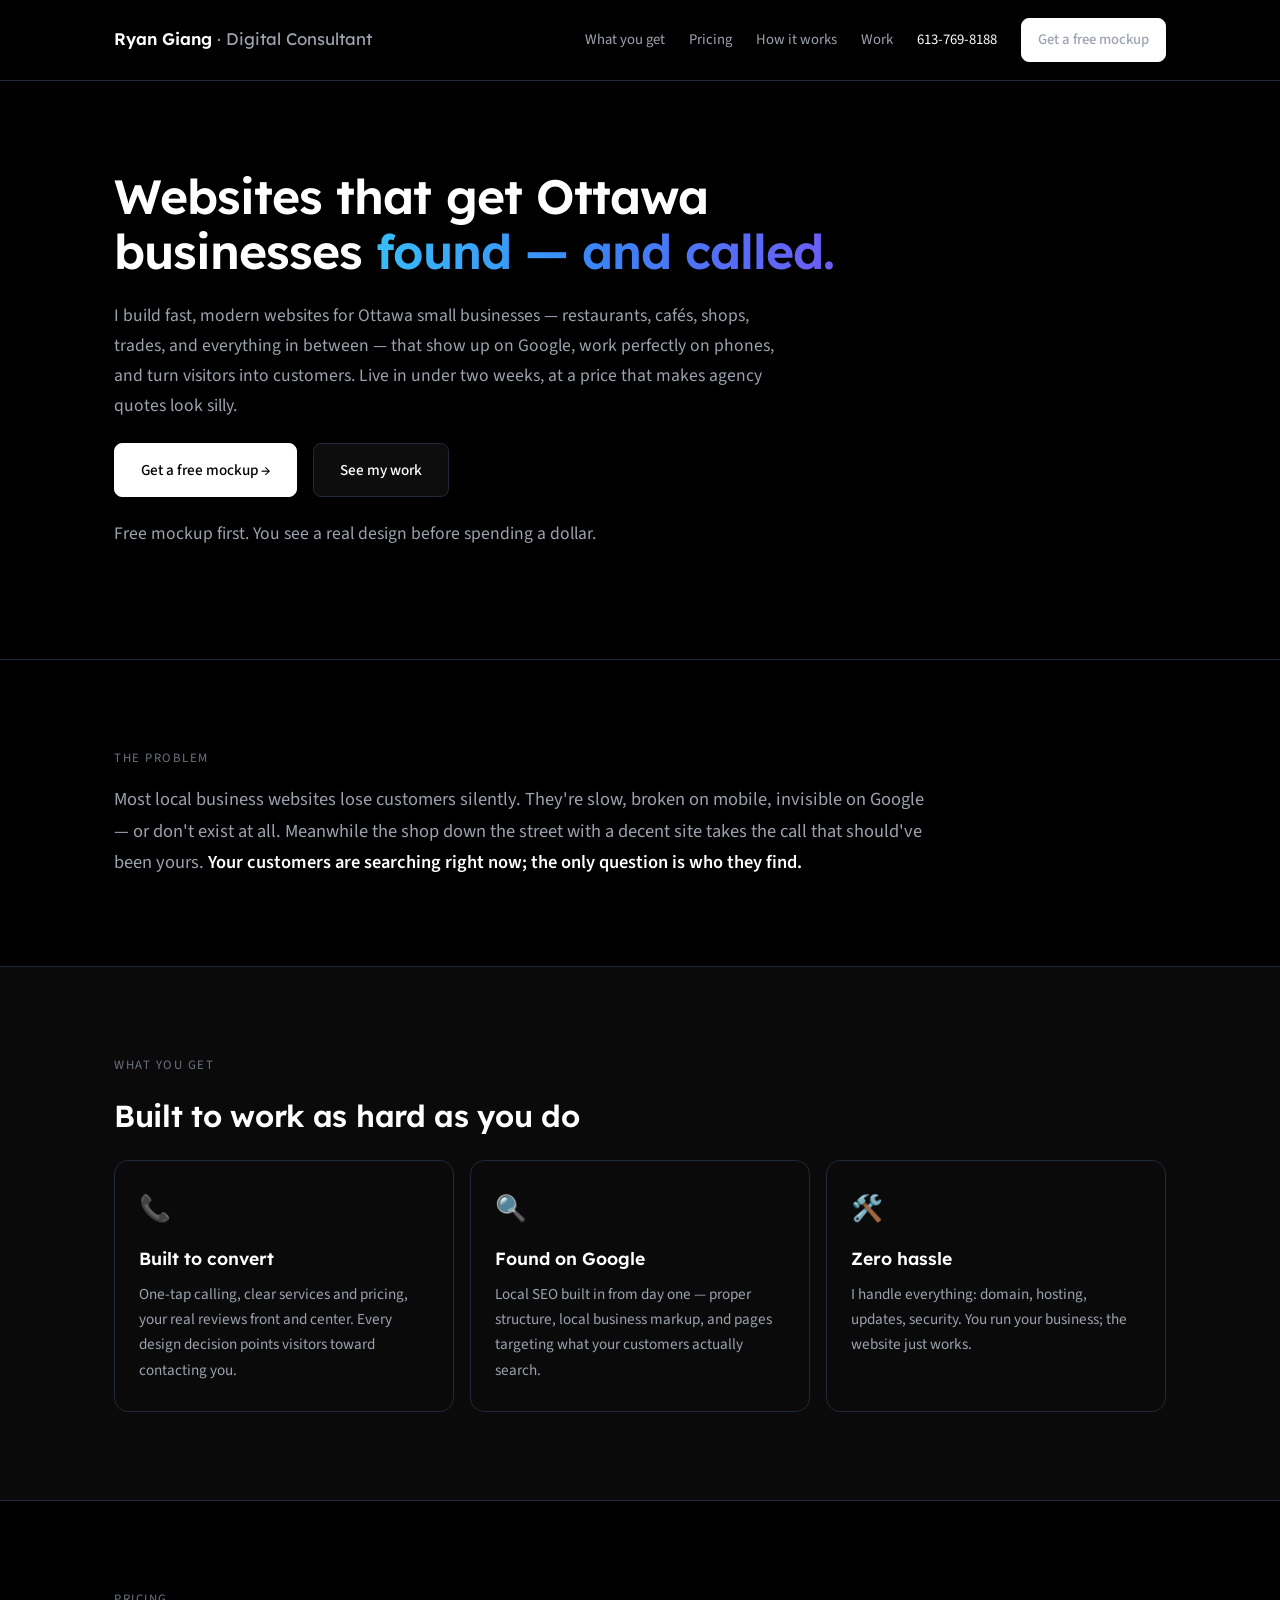
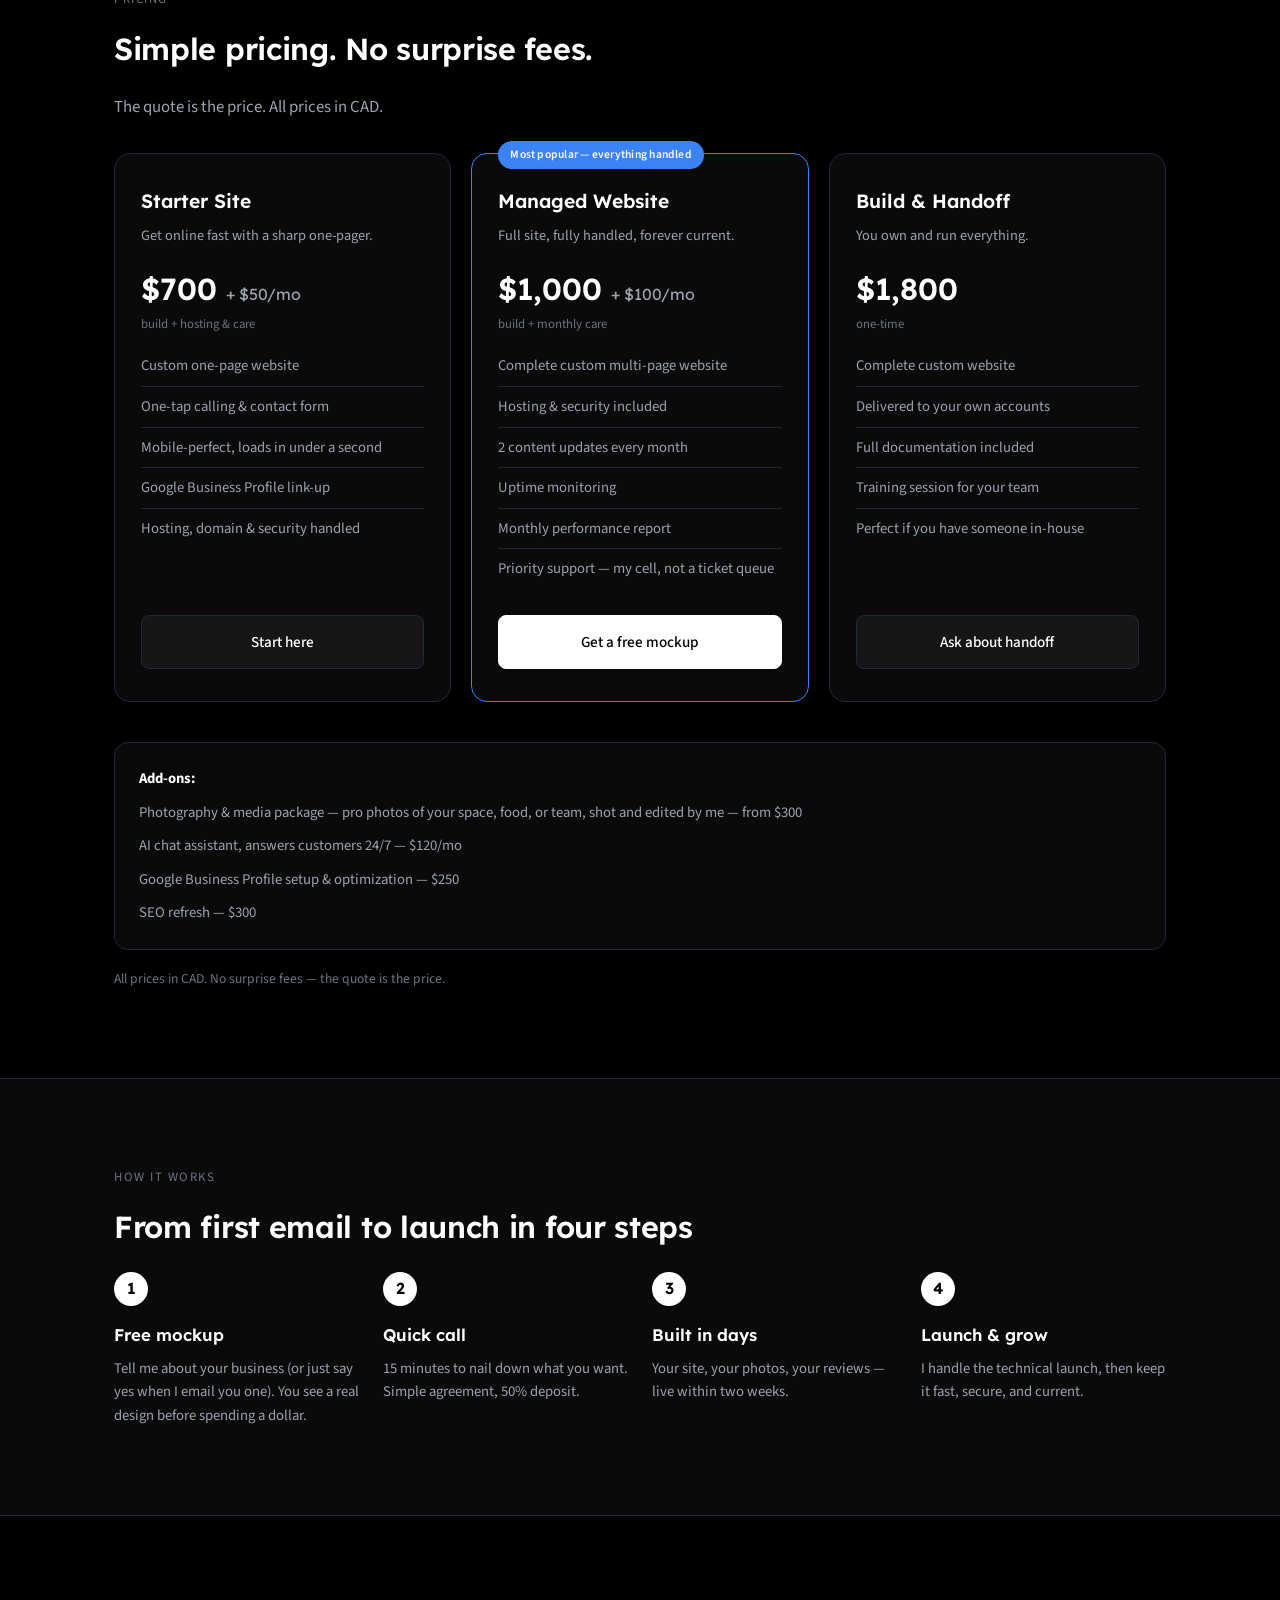
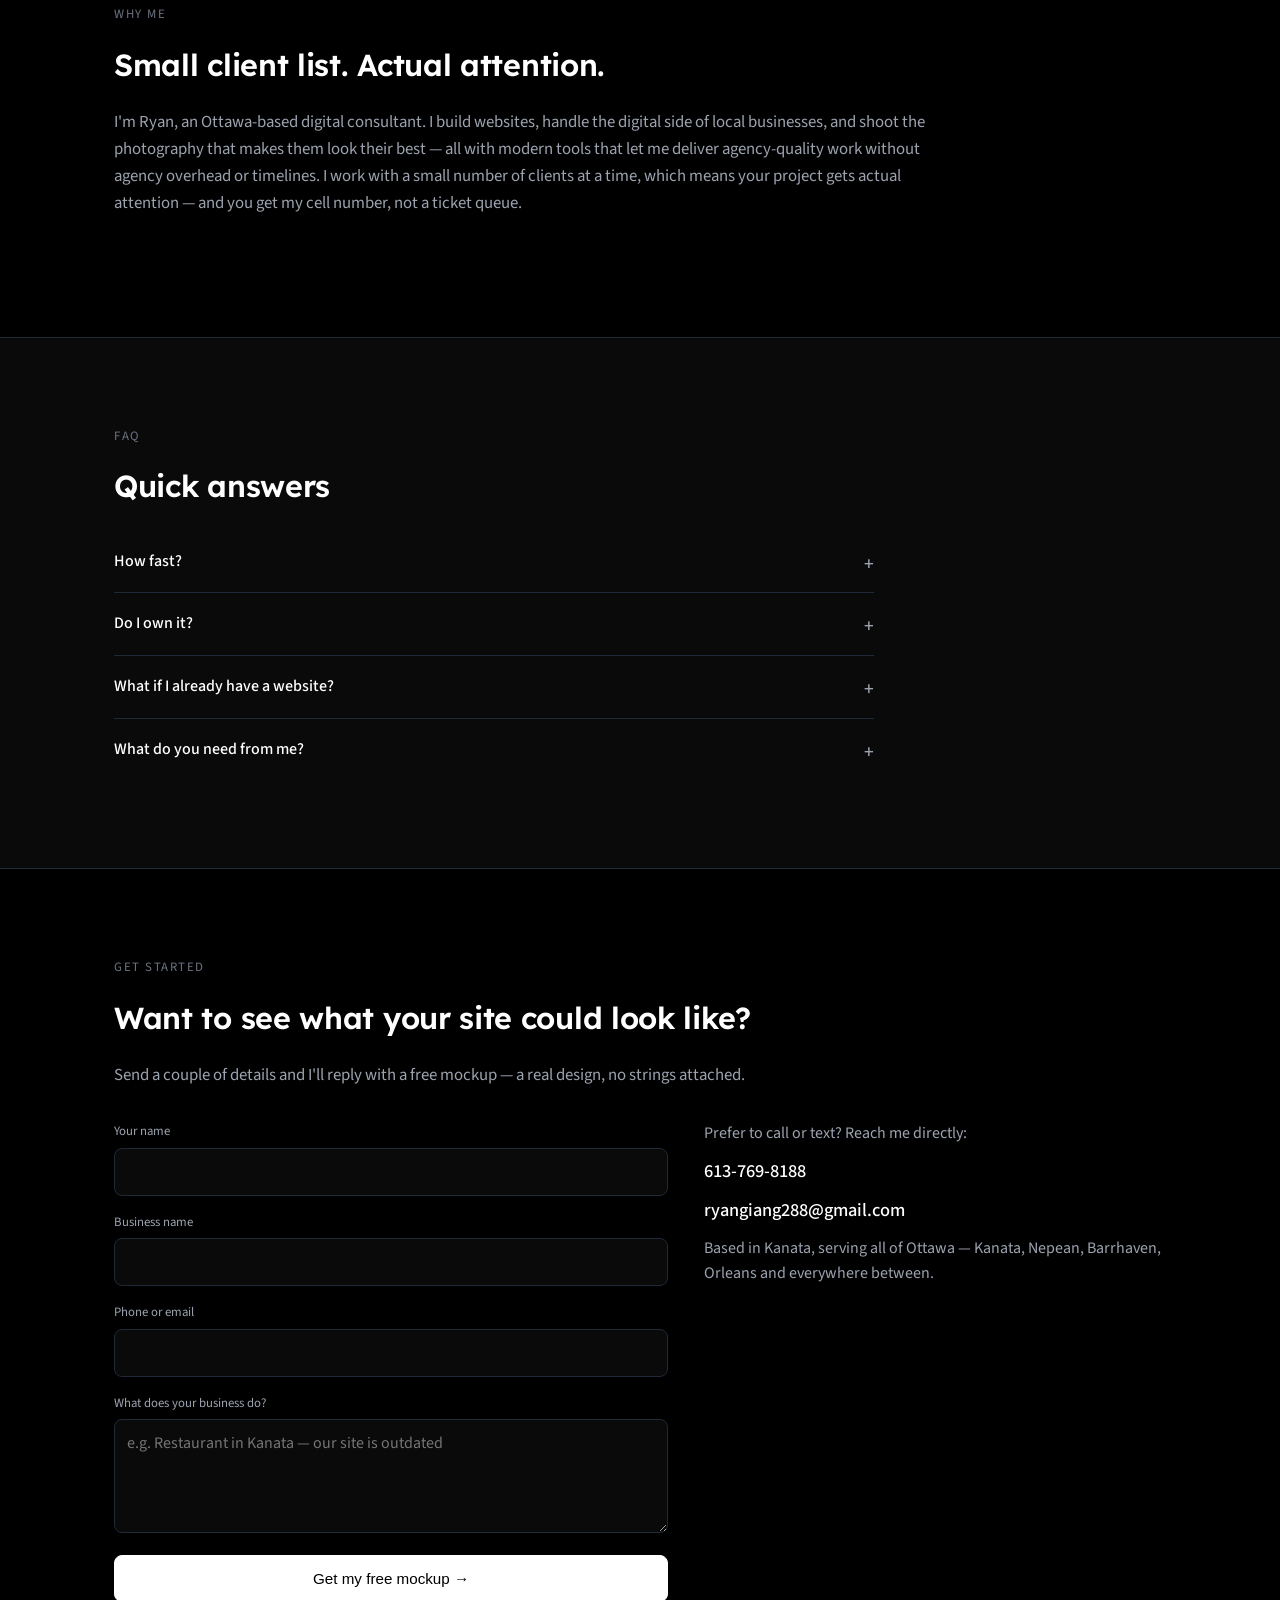
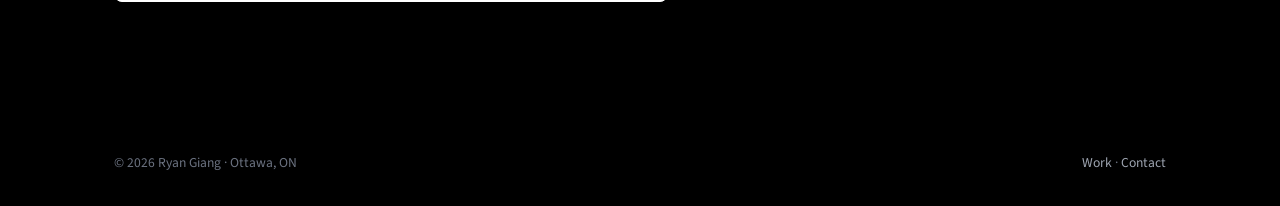
==== digital-consulting/index.html @ fe3c105a "Add digital consulting services page, link from nav, mention in about New /digital-consulting/ page:" ====
<!DOCTYPE html>
<html lang="en">
<head>
  <meta charset="UTF-8">
  <meta name="viewport" content="width=device-width, initial-scale=1.0">
  <title>Ryan Giang — Digital Consultant | Websites for Ottawa Small Businesses</title>
  <meta name="description" content="Fast, modern websites for Ottawa small businesses — restaurants, cafés, shops, and trades. Live in under two weeks, built to show up on Google and turn visitors into customers.">
  <meta name="robots" content="index, follow">
  <link rel="canonical" href="https://ryangiang.com/digital-consulting/">
  <meta property="og:title" content="Ryan Giang — Digital Consultant | Websites for Ottawa Small Businesses">
  <meta property="og:description" content="Fast, modern websites for Ottawa local businesses. Live in under two weeks, built to get you found — and called.">
  <meta property="og:type" content="website">
  <meta property="og:locale" content="en_CA">
  <meta property="og:url" content="https://ryangiang.com/digital-consulting/">
  <link rel="stylesheet" href="style.css">
  <script type="application/ld+json">
  {
    "@context": "https://schema.org",
    "@type": "ProfessionalService",
    "name": "Ryan Giang — Digital Consultant",
    "description": "Websites, digital services, and photography for Ottawa small businesses: restaurants, cafés, shops, trades, and more.",
    "email": "ryangiang288@gmail.com",
    "telephone": "+1-613-769-8188",
    "areaServed": ["Ottawa", "Kanata", "Nepean", "Barrhaven", "Orleans"],
    "address": { "@type": "PostalAddress", "addressLocality": "Ottawa", "addressRegion": "ON", "addressCountry": "CA" },
    "priceRange": "$600 - $1,800 CAD"
  }
  </script>
</head>
<body>

<header class="site-header">
  <div class="wrap">
    <a class="logo" href="/">Ryan Giang <span>· Digital Consultant</span></a>
    <button class="nav-toggle" aria-label="Open menu" aria-expanded="false">☰</button>
    <nav class="nav">
      <a href="#what">What you get</a>
      <a href="#pricing">Pricing</a>
      <a href="#how">How it works</a>
      <a href="/projects.html">Work</a>
      <a href="tel:+16137698188" class="nav-phone">613-769-8188</a>
      <a href="#contact" class="btn btn-primary btn-small">Get a free mockup</a>
    </nav>
  </div>
</header>

<section class="hero">
  <div class="wrap">
    <h1>Websites that get Ottawa businesses <em>found — and called.</em></h1>
    <p>I build fast, modern websites for Ottawa small businesses — restaurants, cafés, shops, trades, and everything in between — that show up on Google, work perfectly on phones, and turn visitors into customers. Live in under two weeks, at a price that makes agency quotes look silly.</p>
    <div class="hero-ctas">
      <a href="#contact" class="btn btn-primary">Get a free mockup →</a>
      <a href="/projects.html" class="btn btn-ghost">See my work</a>
    </div>
    <p class="hero-note">Free mockup first. You see a real design before spending a dollar.</p>
  </div>
</section>

<section class="problem">
  <div class="wrap reveal">
    <span class="kicker">The problem</span>
    <p>Most local business websites lose customers silently. They're slow, broken on mobile, invisible on Google — or don't exist at all. Meanwhile the shop down the street with a decent site takes the call that should've been yours. <strong>Your customers are searching right now; the only question is who they find.</strong></p>
  </div>
</section>

<section id="what" class="section-soft">
  <div class="wrap">
    <span class="kicker">What you get</span>
    <h2>Built to work as hard as you do</h2>
    <div class="grid-3">
      <div class="card reveal">
        <div class="icon">📞</div>
        <h3>Built to convert</h3>
        <p>One-tap calling, clear services and pricing, your real reviews front and center. Every design decision points visitors toward contacting you.</p>
      </div>
      <div class="card reveal">
        <div class="icon">🔍</div>
        <h3>Found on Google</h3>
        <p>Local SEO built in from day one — proper structure, local business markup, and pages targeting what your customers actually search.</p>
      </div>
      <div class="card reveal">
        <div class="icon">🛠️</div>
        <h3>Zero hassle</h3>
        <p>I handle everything: domain, hosting, updates, security. You run your business; the website just works.</p>
      </div>
    </div>
  </div>
</section>

<section id="pricing">
  <div class="wrap">
    <span class="kicker">Pricing</span>
    <h2>Simple pricing. No surprise fees.</h2>
    <p class="lead">The quote is the price. All prices in CAD.</p>

    <div class="tiers">
      <div class="tier reveal">
        <h3>Starter Site</h3>
        <p class="tier-tag">Get online fast with a sharp one-pager.</p>
        <p class="price">$700 <small>+ $50/mo</small></p>
        <p class="price-sub">build + hosting &amp; care</p>
        <ul>
          <li>Custom one-page website</li>
          <li>One-tap calling &amp; contact form</li>
          <li>Mobile-perfect, loads in under a second</li>
          <li>Google Business Profile link-up</li>
          <li>Hosting, domain &amp; security handled</li>
        </ul>
        <a href="#contact" class="btn btn-ghost" style="color: var(--ink); border-color: var(--line);">Start here</a>
      </div>

      <div class="tier tier-popular reveal">
        <span class="tier-badge">Most popular — everything handled</span>
        <h3>Managed Website</h3>
        <p class="tier-tag">Full site, fully handled, forever current.</p>
        <p class="price">$1,000 <small>+ $100/mo</small></p>
        <p class="price-sub">build + monthly care</p>
        <ul>
          <li>Complete custom multi-page website</li>
          <li>Hosting &amp; security included</li>
          <li>2 content updates every month</li>
          <li>Uptime monitoring</li>
          <li>Monthly performance report</li>
          <li>Priority support — my cell, not a ticket queue</li>
        </ul>
        <a href="#contact" class="btn btn-primary">Get a free mockup</a>
      </div>

      <div class="tier reveal">
        <h3>Build &amp; Handoff</h3>
        <p class="tier-tag">You own and run everything.</p>
        <p class="price">$1,800</p>
        <p class="price-sub">one-time</p>
        <ul>
          <li>Complete custom website</li>
          <li>Delivered to your own accounts</li>
          <li>Full documentation included</li>
          <li>Training session for your team</li>
          <li>Perfect if you have someone in-house</li>
        </ul>
        <a href="#contact" class="btn btn-ghost" style="color: var(--ink); border-color: var(--line);">Ask about handoff</a>
      </div>
    </div>

    <div class="addons reveal">
      <strong>Add-ons:</strong>
      <span>Photography &amp; media package — pro photos of your space, food, or team, shot and edited by me — from $300</span>
      <span>AI chat assistant, answers customers 24/7 — $120/mo</span>
      <span>Google Business Profile setup &amp; optimization — $250</span>
      <span>SEO refresh — $300</span>
    </div>
    <p class="pricing-note">All prices in CAD. No surprise fees — the quote is the price.</p>
  </div>
</section>

<section id="how" class="section-soft">
  <div class="wrap">
    <span class="kicker">How it works</span>
    <h2>From first email to launch in four steps</h2>
    <div class="steps">
      <div class="step reveal">
        <div class="num">1</div>
        <h3>Free mockup</h3>
        <p>Tell me about your business (or just say yes when I email you one). You see a real design before spending a dollar.</p>
      </div>
      <div class="step reveal">
        <div class="num">2</div>
        <h3>Quick call</h3>
        <p>15 minutes to nail down what you want. Simple agreement, 50% deposit.</p>
      </div>
      <div class="step reveal">
        <div class="num">3</div>
        <h3>Built in days</h3>
        <p>Your site, your photos, your reviews — live within two weeks.</p>
      </div>
      <div class="step reveal">
        <div class="num">4</div>
        <h3>Launch &amp; grow</h3>
        <p>I handle the technical launch, then keep it fast, secure, and current.</p>
      </div>
    </div>
  </div>
</section>

<section class="why">
  <div class="wrap reveal">
    <span class="kicker">Why me</span>
    <h2>Small client list. Actual attention.</h2>
    <p class="lead">I'm Ryan, an Ottawa-based digital consultant. I build websites, handle the digital side of local businesses, and shoot the photography that makes them look their best — all with modern tools that let me deliver agency-quality work without agency overhead or timelines. I work with a small number of clients at a time, which means your project gets actual attention — and you get my cell number, not a ticket queue.</p>
  </div>
</section>

<section class="section-soft">
  <div class="wrap">
    <span class="kicker">FAQ</span>
    <h2>Quick answers</h2>
    <div class="faq-list">
      <details class="faq-item reveal">
        <summary>How fast?</summary>
        <p>Most sites are live within two weeks of receiving your content.</p>
      </details>
      <details class="faq-item reveal">
        <summary>Do I own it?</summary>
        <p>Yes — on full payment the site is yours. Managed clients can take everything with them anytime with 30 days' notice.</p>
      </details>
      <details class="faq-item reveal">
        <summary>What if I already have a website?</summary>
        <p>Even better — I'll show you a side-by-side.</p>
      </details>
      <details class="faq-item reveal">
        <summary>What do you need from me?</summary>
        <p>About an hour total: a short intake form, your photos, and your feedback on the draft.</p>
      </details>
    </div>
  </div>
</section>

<section id="contact" class="contact">
  <div class="wrap">
    <span class="kicker">Get started</span>
    <h2>Want to see what your site could look like?</h2>
    <p class="lead">Send a couple of details and I'll reply with a free mockup — a real design, no strings attached.</p>
    <div class="contact-grid">
      <form class="contact-form" id="lead-form">
        <label for="f-name">Your name</label>
        <input id="f-name" name="name" type="text" required autocomplete="name">
        <label for="f-business">Business name</label>
        <input id="f-business" name="business" type="text" required>
        <label for="f-contact">Phone or email</label>
        <input id="f-contact" name="contact" type="text" required>
        <label for="f-message">What does your business do?</label>
        <textarea id="f-message" name="message" rows="4" placeholder="e.g. Restaurant in Kanata — our site is outdated"></textarea>
        <button type="submit" class="btn btn-primary">Get my free mockup →</button>
        <p class="form-status" role="status"></p>
      </form>
      <div class="contact-aside">
        <p>Prefer to call or text? Reach me directly:</p>
        <p><a class="big-mail" href="tel:+16137698188">613-769-8188</a></p>
        <p><a class="big-mail" href="mailto:ryangiang288@gmail.com">ryangiang288@gmail.com</a></p>
        <p>Based in Kanata, serving all of Ottawa — Kanata, Nepean, Barrhaven, Orleans and everywhere between.</p>
      </div>
    </div>
  </div>
</section>

<footer class="site-footer">
  <div class="wrap">
    <span>© 2026 Ryan Giang · Ottawa, ON</span>
    <span><a href="/projects.html">Work</a> · <a href="mailto:ryangiang288@gmail.com">Contact</a></span>
  </div>
</footer>

<script src="main.js"></script>
</body>
</html>
---- digital-consulting/style.css ----
@import url('https://fonts.googleapis.com/css2?family=Lexend:wght@400;500;600;700&family=Source+Sans+3:wght@400;500;600;700&display=swap');

:root{
  --bg:#000; --ink:#fff; --muted:#9ca3af; --line:#1f2937; --card:#0a0a0a;
  --accent:#fff;
}
*{box-sizing:border-box;margin:0;padding:0;}
html{scroll-behavior:smooth;}
body{background:var(--bg);color:var(--ink);font-family:'Source Sans 3',-apple-system,BlinkMacSystemFont,sans-serif;font-size:16px;line-height:1.6;}
h1,h2,h3,.logo{font-family:'Lexend',sans-serif;}
a{color:inherit;text-decoration:none;}
.wrap{max-width:1100px;margin:0 auto;padding:0 24px;}
section{padding:64px 0;border-top:1px solid var(--line);}
@media(min-width:768px){ section{padding:88px 0;} }
.kicker{color:#6b7280;font-size:.8rem;letter-spacing:.12em;text-transform:uppercase;display:block;margin-bottom:16px;}
h2{font-size:1.9rem;font-weight:600;letter-spacing:-0.01em;margin-bottom:20px;max-width:640px;}
.lead{color:var(--muted);font-size:1.05rem;max-width:640px;margin-bottom:32px;}

/* header */
.site-header{position:sticky;top:0;z-index:40;background:rgba(0,0,0,.75);backdrop-filter:blur(12px);border-bottom:1px solid var(--line);}
.site-header .wrap{position:relative;}
.site-header .wrap{display:flex;align-items:center;justify-content:space-between;padding-top:18px;padding-bottom:18px;}
.logo{font-size:1.05rem;font-weight:600;}
.logo span{color:var(--muted);font-weight:400;}
.nav{display:none;}
.nav.open{
  display:flex;flex-direction:column;gap:2px;position:absolute;top:100%;left:0;right:0;
  background:rgba(0,0,0,.92);backdrop-filter:blur(12px);border-bottom:1px solid var(--line);
  padding:8px 24px 16px;
}
.nav.open a,.nav.open .btn{padding:14px 2px;}
.nav a{color:var(--muted);font-size:.92rem;transition:color .2s;}
.nav a:hover{color:var(--ink);}
.nav-phone{color:var(--ink)!important;}
.nav-toggle{display:block;background:none;border:none;color:var(--ink);font-size:1.4rem;cursor:pointer;}
@media(min-width:900px){ .nav{display:flex;align-items:center;gap:24px;position:static;background:none;backdrop-filter:none;border:none;padding:0;} .nav.open{flex-direction:row;} .nav-toggle{display:none;} }

/* buttons */
.btn{display:inline-block;padding:14px 26px;font-size:.95rem;font-weight:500;border:1px solid var(--line);border-radius:8px;cursor:pointer;transition:background .2s,color .2s,border-color .2s,transform .15s;}
.btn:hover{transform:translateY(-1px);}
.btn-primary{background:#fff;color:#000;border-color:#fff;}
.btn-primary:hover{background:#e5e7eb;}
.btn-ghost{background:rgba(255,255,255,.05);color:#fff;border-color:var(--line);}
.btn-ghost:hover{border-color:#fff;background:rgba(255,255,255,.1);}
.btn-small{padding:9px 16px;font-size:.85rem;}

/* hero */
.hero{border-top:none;padding-top:88px;}
.hero h1{font-size:2.2rem;font-weight:600;letter-spacing:-0.02em;line-height:1.15;max-width:820px;}
.hero h1 em{font-style:normal;background:linear-gradient(95deg,#38bdf8,#3b82f6,#6d5cf5);-webkit-background-clip:text;background-clip:text;color:transparent;}
.hero p{color:var(--muted);font-size:1.1rem;max-width:680px;margin:22px 0;line-height:1.7;}
.hero-ctas{display:flex;gap:16px;flex-wrap:wrap;margin-top:8px;}
.hero-note{color:#6b7280;font-size:.85rem;margin-top:18px;}
@media(min-width:768px){ .hero h1{font-size:3rem;} }

/* problem */
.problem p{font-size:1.15rem;color:var(--muted);max-width:820px;line-height:1.7;}
.problem strong{color:#fff;font-weight:600;}

.section-soft{background:#0a0a0a;}

/* cards */
.grid-3{display:grid;grid-template-columns:1fr;gap:16px;margin-top:8px;}
@media(min-width:768px){ .grid-3{grid-template-columns:repeat(3,1fr);} }
.card{background:var(--card);border:1px solid var(--line);border-radius:14px;padding:28px 24px;}
.card .icon{font-size:1.6rem;margin-bottom:14px;}
.card h3{font-size:1.1rem;font-weight:600;margin-bottom:10px;}
.card p{color:var(--muted);font-size:.95rem;line-height:1.65;}

/* pricing */
.tiers{display:grid;grid-template-columns:1fr;gap:20px;margin-top:24px;}
@media(min-width:900px){ .tiers{grid-template-columns:repeat(3,1fr);} }
.tier{background:var(--card);border:1px solid var(--line);border-radius:16px;padding:32px 26px;position:relative;display:flex;flex-direction:column;}
.tier-popular{border-color:#3b82f6;}
.tier-badge{position:absolute;top:-13px;left:26px;background:#3b82f6;color:#fff;font-size:.72rem;font-weight:600;padding:5px 12px;border-radius:999px;letter-spacing:.02em;}
.tier h3{font-size:1.2rem;font-weight:600;margin-bottom:8px;}
.tier-tag{color:var(--muted);font-size:.9rem;margin-bottom:18px;}
.price{font-size:1.9rem;font-weight:600;font-family:'Lexend',sans-serif;}
.price small{font-size:1rem;color:var(--muted);font-weight:400;}
.price-sub{color:#6b7280;font-size:.8rem;margin-bottom:20px;}
.tier ul{list-style:none;margin-bottom:26px;flex-grow:1;}
.tier li{color:var(--muted);font-size:.92rem;padding:8px 0;border-top:1px solid var(--line);}
.tier li:first-child{border-top:none;padding-top:0;}
.tier .btn{text-align:center;}
.addons{margin-top:40px;display:flex;flex-direction:column;gap:10px;padding:24px;background:var(--card);border:1px solid var(--line);border-radius:14px;font-size:.92rem;color:var(--muted);}
.addons strong{color:#fff;}
.pricing-note{margin-top:18px;color:#6b7280;font-size:.85rem;}

/* how it works */
.steps{display:grid;grid-template-columns:1fr;gap:24px;margin-top:8px;}
@media(min-width:768px){ .steps{grid-template-columns:repeat(4,1fr);} }
.step .num{width:34px;height:34px;border-radius:50%;background:#fff;color:#000;font-weight:600;font-family:'Lexend',sans-serif;display:flex;align-items:center;justify-content:center;margin-bottom:16px;}
.step h3{font-size:1.05rem;font-weight:600;margin-bottom:8px;}
.step p{color:var(--muted);font-size:.92rem;line-height:1.6;}

/* why */
.why .lead{max-width:820px;font-size:1.05rem;}

/* faq */
.faq-list{max-width:760px;}
.faq-item{border-top:1px solid var(--line);padding:18px 0;}
.faq-item:first-child{border-top:none;}
.faq-item summary{cursor:pointer;font-weight:500;font-size:1rem;list-style:none;position:relative;padding-right:24px;}
.faq-item summary::-webkit-details-marker{display:none;}
.faq-item summary::after{content:'+';position:absolute;right:0;top:0;color:var(--muted);font-size:1.2rem;}
.faq-item[open] summary::after{content:'−';}
.faq-item p{color:var(--muted);margin-top:12px;font-size:.95rem;line-height:1.65;}

/* contact */
.contact-grid{display:grid;grid-template-columns:1fr;gap:36px;margin-top:24px;}
@media(min-width:900px){ .contact-grid{grid-template-columns:1.2fr 1fr;} }
.contact-form{display:flex;flex-direction:column;}
.contact-form label{font-size:.8rem;color:var(--muted);margin:16px 0 6px;}
.contact-form label:first-of-type{margin-top:0;}
.contact-form input,
.contact-form textarea{
  width:100%;background:var(--card);border:1px solid var(--line);color:var(--ink);
  padding:12px;font-size:1rem;font-family:inherit;border-radius:8px;resize:vertical;
}
.contact-form input:focus,
.contact-form textarea:focus{border-color:#6b7280;outline:none;}
.contact-form button{margin-top:22px;}
.form-status{margin-top:12px;font-size:.875rem;min-height:1.3em;}
.form-status.success{color:#4ade80;}
.form-status.error{color:#f87171;}
.contact-aside p{color:var(--muted);margin-bottom:10px;}
.big-mail{color:#fff;font-size:1.15rem;font-weight:500;}

/* footer */
.site-footer{padding:32px 0;}
.site-footer .wrap{display:flex;flex-direction:column;gap:12px;color:#6b7280;font-size:.85rem;}
.site-footer a{color:var(--muted);}
.site-footer a:hover{color:#fff;}
@media(min-width:768px){ .site-footer .wrap{flex-direction:row;justify-content:space-between;} }

/* scroll-reveal */
.reveal{opacity:0;transform:translateY(20px);transition:opacity .6s cubic-bezier(.22,1,.36,1),transform .6s cubic-bezier(.22,1,.36,1);}
.reveal.in{opacity:1;transform:translateY(0);}
@media (prefers-reduced-motion: reduce){
  .reveal{opacity:1;transform:none;transition:none;}
}
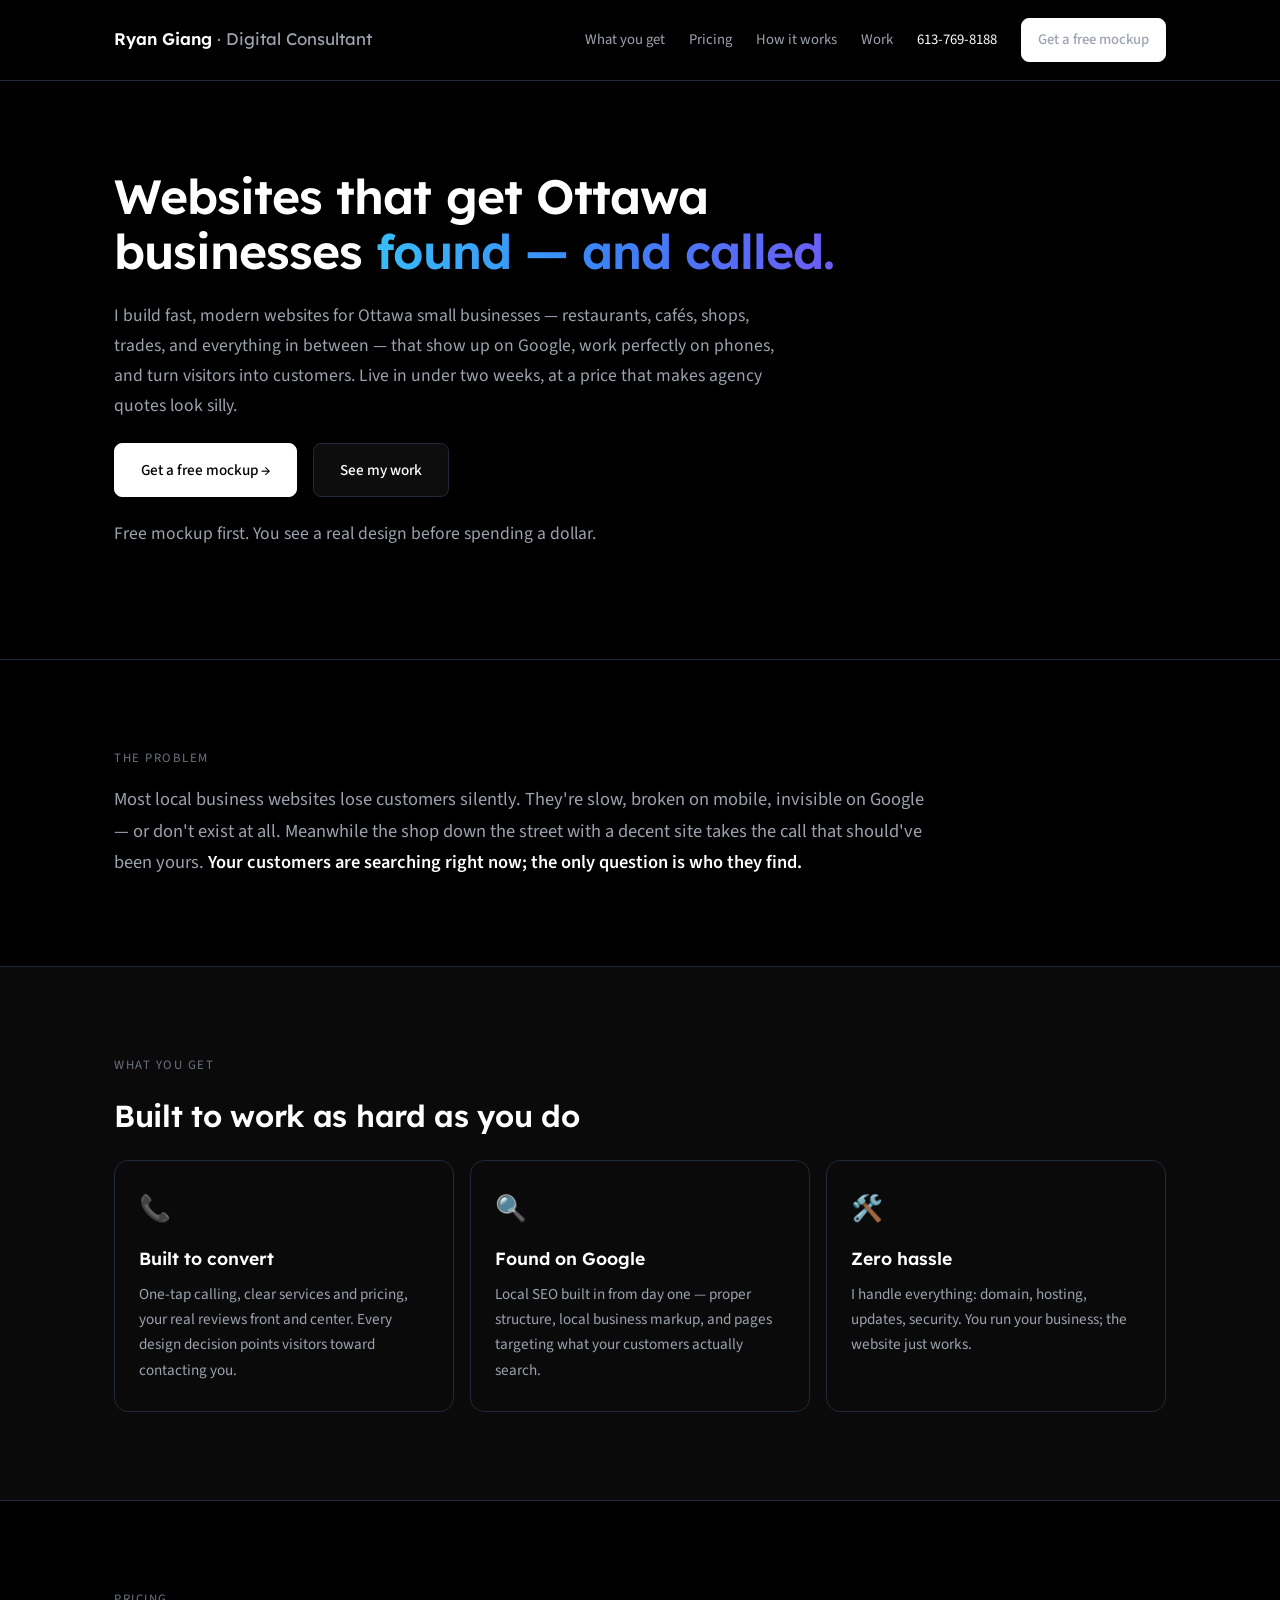
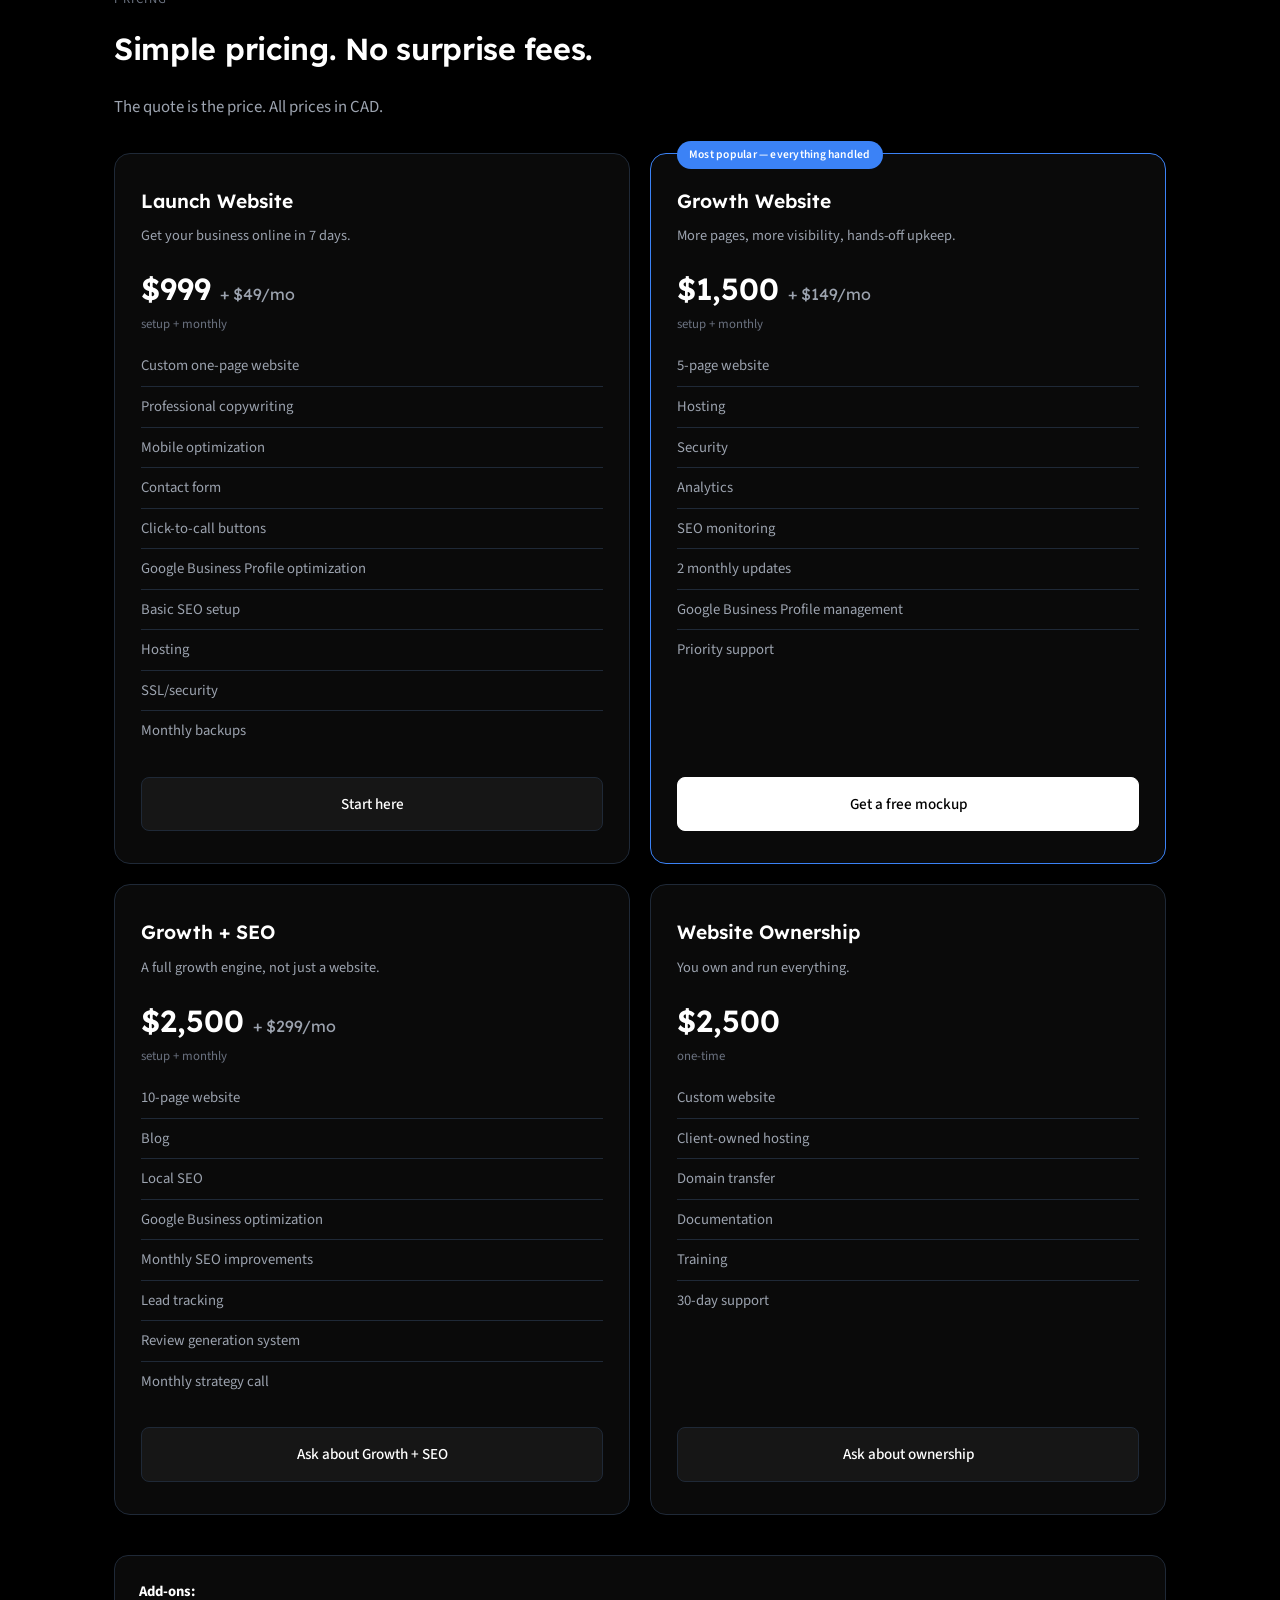
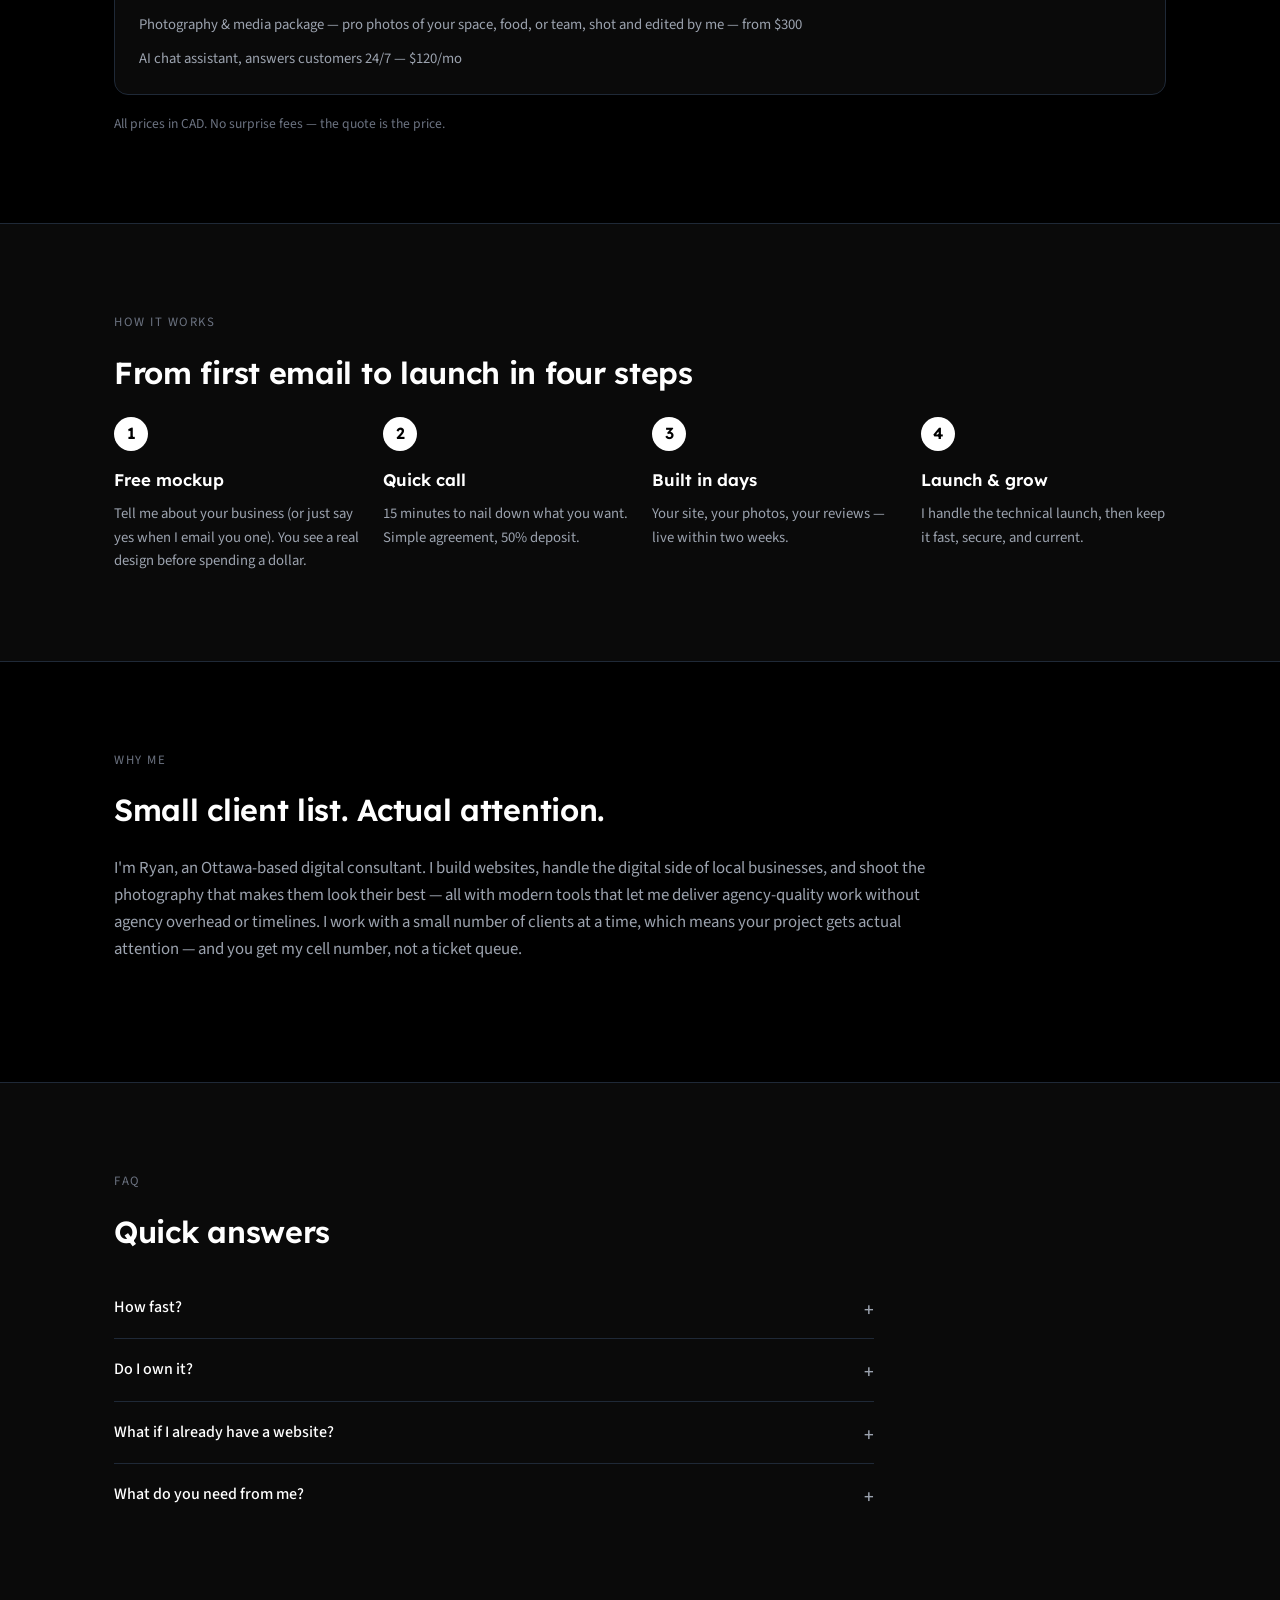
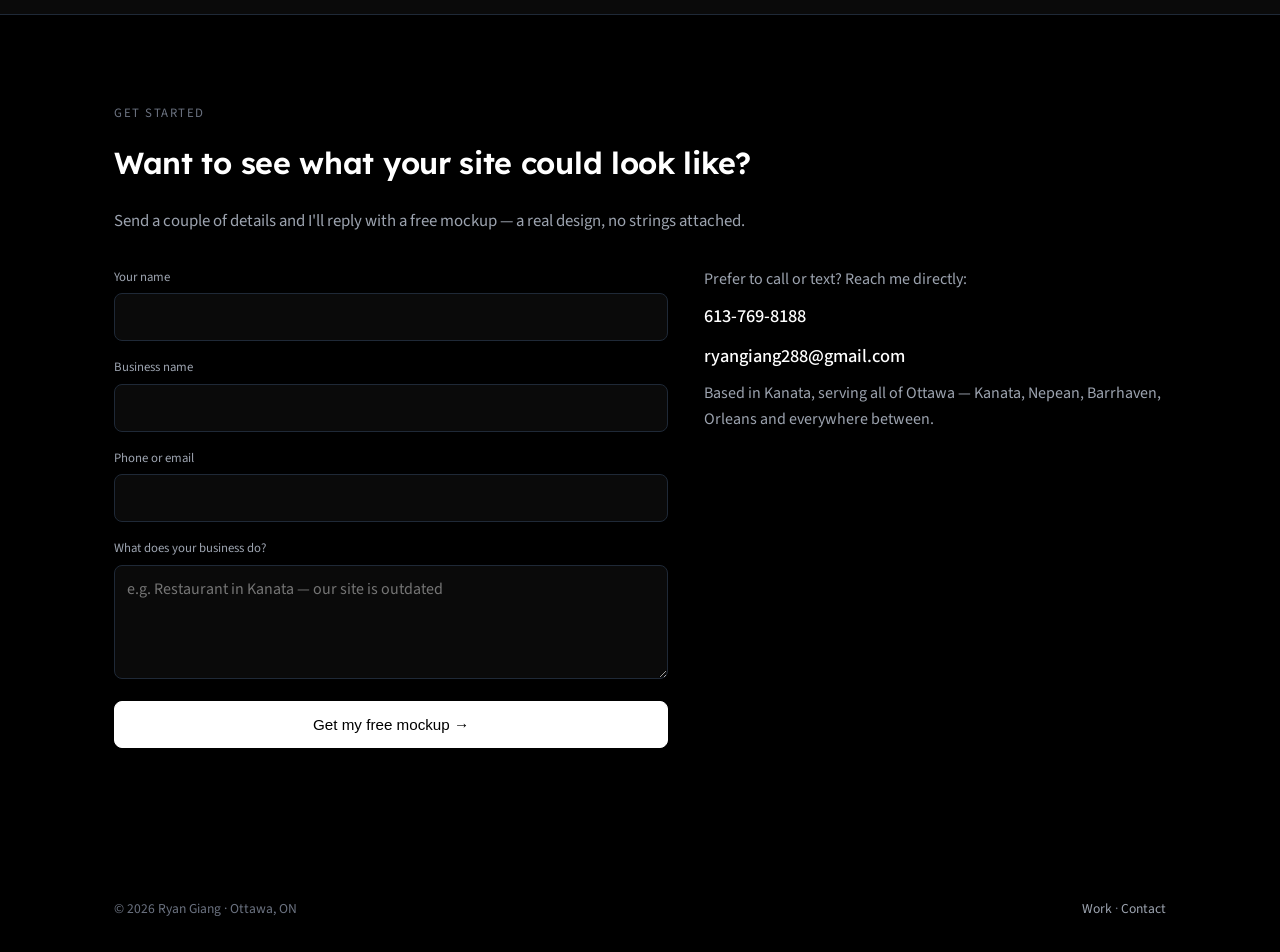
==== commit 83342793: "Update digital-consulting pricing to 4-tier model Replace Starter/Managed/Build-Handoff with Launch " ====
--- a/digital-consulting/index.html
+++ b/digital-consulting/index.html
@@ -23,7 +23,7 @@
     "telephone": "+1-613-769-8188",
     "areaServed": ["Ottawa", "Kanata", "Nepean", "Barrhaven", "Orleans"],
     "address": { "@type": "PostalAddress", "addressLocality": "Ottawa", "addressRegion": "ON", "addressCountry": "CA" },
-    "priceRange": "$600 - $1,800 CAD"
+    "priceRange": "$999 - $2,500 CAD"
   }
   </script>
 </head>
@@ -95,50 +95,76 @@
 
     <div class="tiers">
       <div class="tier reveal">
-        <h3>Starter Site</h3>
-        <p class="tier-tag">Get online fast with a sharp one-pager.</p>
-        <p class="price">$700 <small>+ $50/mo</small></p>
-        <p class="price-sub">build + hosting &amp; care</p>
+        <h3>Launch Website</h3>
+        <p class="tier-tag">Get your business online in 7 days.</p>
+        <p class="price">$999 <small>+ $49/mo</small></p>
+        <p class="price-sub">setup + monthly</p>
         <ul>
           <li>Custom one-page website</li>
-          <li>One-tap calling &amp; contact form</li>
-          <li>Mobile-perfect, loads in under a second</li>
-          <li>Google Business Profile link-up</li>
-          <li>Hosting, domain &amp; security handled</li>
+          <li>Professional copywriting</li>
+          <li>Mobile optimization</li>
+          <li>Contact form</li>
+          <li>Click-to-call buttons</li>
+          <li>Google Business Profile optimization</li>
+          <li>Basic SEO setup</li>
+          <li>Hosting</li>
+          <li>SSL/security</li>
+          <li>Monthly backups</li>
         </ul>
         <a href="#contact" class="btn btn-ghost" style="color: var(--ink); border-color: var(--line);">Start here</a>
       </div>
 
       <div class="tier tier-popular reveal">
         <span class="tier-badge">Most popular — everything handled</span>
-        <h3>Managed Website</h3>
-        <p class="tier-tag">Full site, fully handled, forever current.</p>
-        <p class="price">$1,000 <small>+ $100/mo</small></p>
-        <p class="price-sub">build + monthly care</p>
-        <ul>
-          <li>Complete custom multi-page website</li>
-          <li>Hosting &amp; security included</li>
-          <li>2 content updates every month</li>
-          <li>Uptime monitoring</li>
-          <li>Monthly performance report</li>
-          <li>Priority support — my cell, not a ticket queue</li>
+        <h3>Growth Website</h3>
+        <p class="tier-tag">More pages, more visibility, hands-off upkeep.</p>
+        <p class="price">$1,500 <small>+ $149/mo</small></p>
+        <p class="price-sub">setup + monthly</p>
+        <ul>
+          <li>5-page website</li>
+          <li>Hosting</li>
+          <li>Security</li>
+          <li>Analytics</li>
+          <li>SEO monitoring</li>
+          <li>2 monthly updates</li>
+          <li>Google Business Profile management</li>
+          <li>Priority support</li>
         </ul>
         <a href="#contact" class="btn btn-primary">Get a free mockup</a>
       </div>
 
       <div class="tier reveal">
-        <h3>Build &amp; Handoff</h3>
+        <h3>Growth + SEO</h3>
+        <p class="tier-tag">A full growth engine, not just a website.</p>
+        <p class="price">$2,500 <small>+ $299/mo</small></p>
+        <p class="price-sub">setup + monthly</p>
+        <ul>
+          <li>10-page website</li>
+          <li>Blog</li>
+          <li>Local SEO</li>
+          <li>Google Business optimization</li>
+          <li>Monthly SEO improvements</li>
+          <li>Lead tracking</li>
+          <li>Review generation system</li>
+          <li>Monthly strategy call</li>
+        </ul>
+        <a href="#contact" class="btn btn-ghost" style="color: var(--ink); border-color: var(--line);">Ask about Growth + SEO</a>
+      </div>
+
+      <div class="tier reveal">
+        <h3>Website Ownership</h3>
         <p class="tier-tag">You own and run everything.</p>
-        <p class="price">$1,800</p>
+        <p class="price">$2,500</p>
         <p class="price-sub">one-time</p>
         <ul>
-          <li>Complete custom website</li>
-          <li>Delivered to your own accounts</li>
-          <li>Full documentation included</li>
-          <li>Training session for your team</li>
-          <li>Perfect if you have someone in-house</li>
-        </ul>
-        <a href="#contact" class="btn btn-ghost" style="color: var(--ink); border-color: var(--line);">Ask about handoff</a>
+          <li>Custom website</li>
+          <li>Client-owned hosting</li>
+          <li>Domain transfer</li>
+          <li>Documentation</li>
+          <li>Training</li>
+          <li>30-day support</li>
+        </ul>
+        <a href="#contact" class="btn btn-ghost" style="color: var(--ink); border-color: var(--line);">Ask about ownership</a>
       </div>
     </div>
 
@@ -146,8 +172,6 @@
       <strong>Add-ons:</strong>
       <span>Photography &amp; media package — pro photos of your space, food, or team, shot and edited by me — from $300</span>
       <span>AI chat assistant, answers customers 24/7 — $120/mo</span>
-      <span>Google Business Profile setup &amp; optimization — $250</span>
-      <span>SEO refresh — $300</span>
     </div>
     <p class="pricing-note">All prices in CAD. No surprise fees — the quote is the price.</p>
   </div>
--- a/digital-consulting/style.css
+++ b/digital-consulting/style.css
@@ -69,7 +69,7 @@
 
 /* pricing */
 .tiers{display:grid;grid-template-columns:1fr;gap:20px;margin-top:24px;}
-@media(min-width:900px){ .tiers{grid-template-columns:repeat(3,1fr);} }
+@media(min-width:700px){ .tiers{grid-template-columns:repeat(2,1fr);} }
 .tier{background:var(--card);border:1px solid var(--line);border-radius:16px;padding:32px 26px;position:relative;display:flex;flex-direction:column;}
 .tier-popular{border-color:#3b82f6;}
 .tier-badge{position:absolute;top:-13px;left:26px;background:#3b82f6;color:#fff;font-size:.72rem;font-weight:600;padding:5px 12px;border-radius:999px;letter-spacing:.02em;}
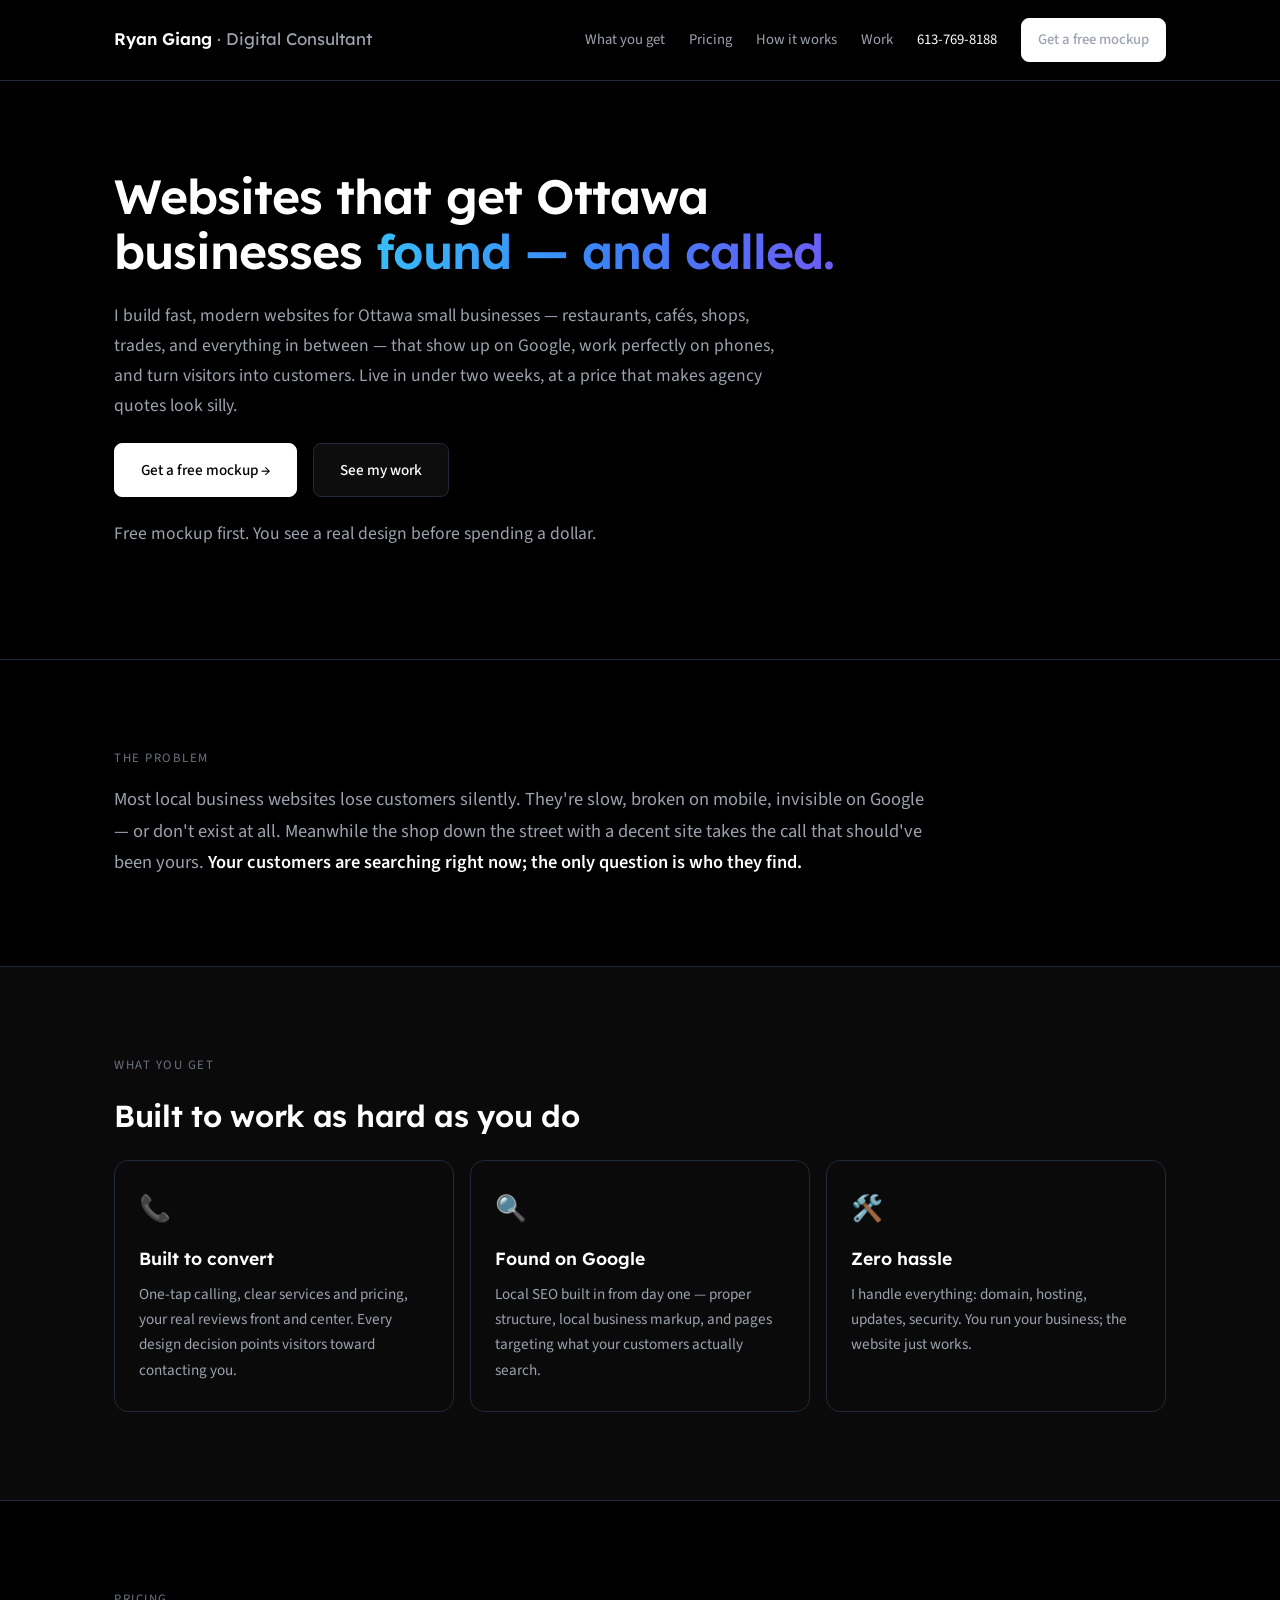
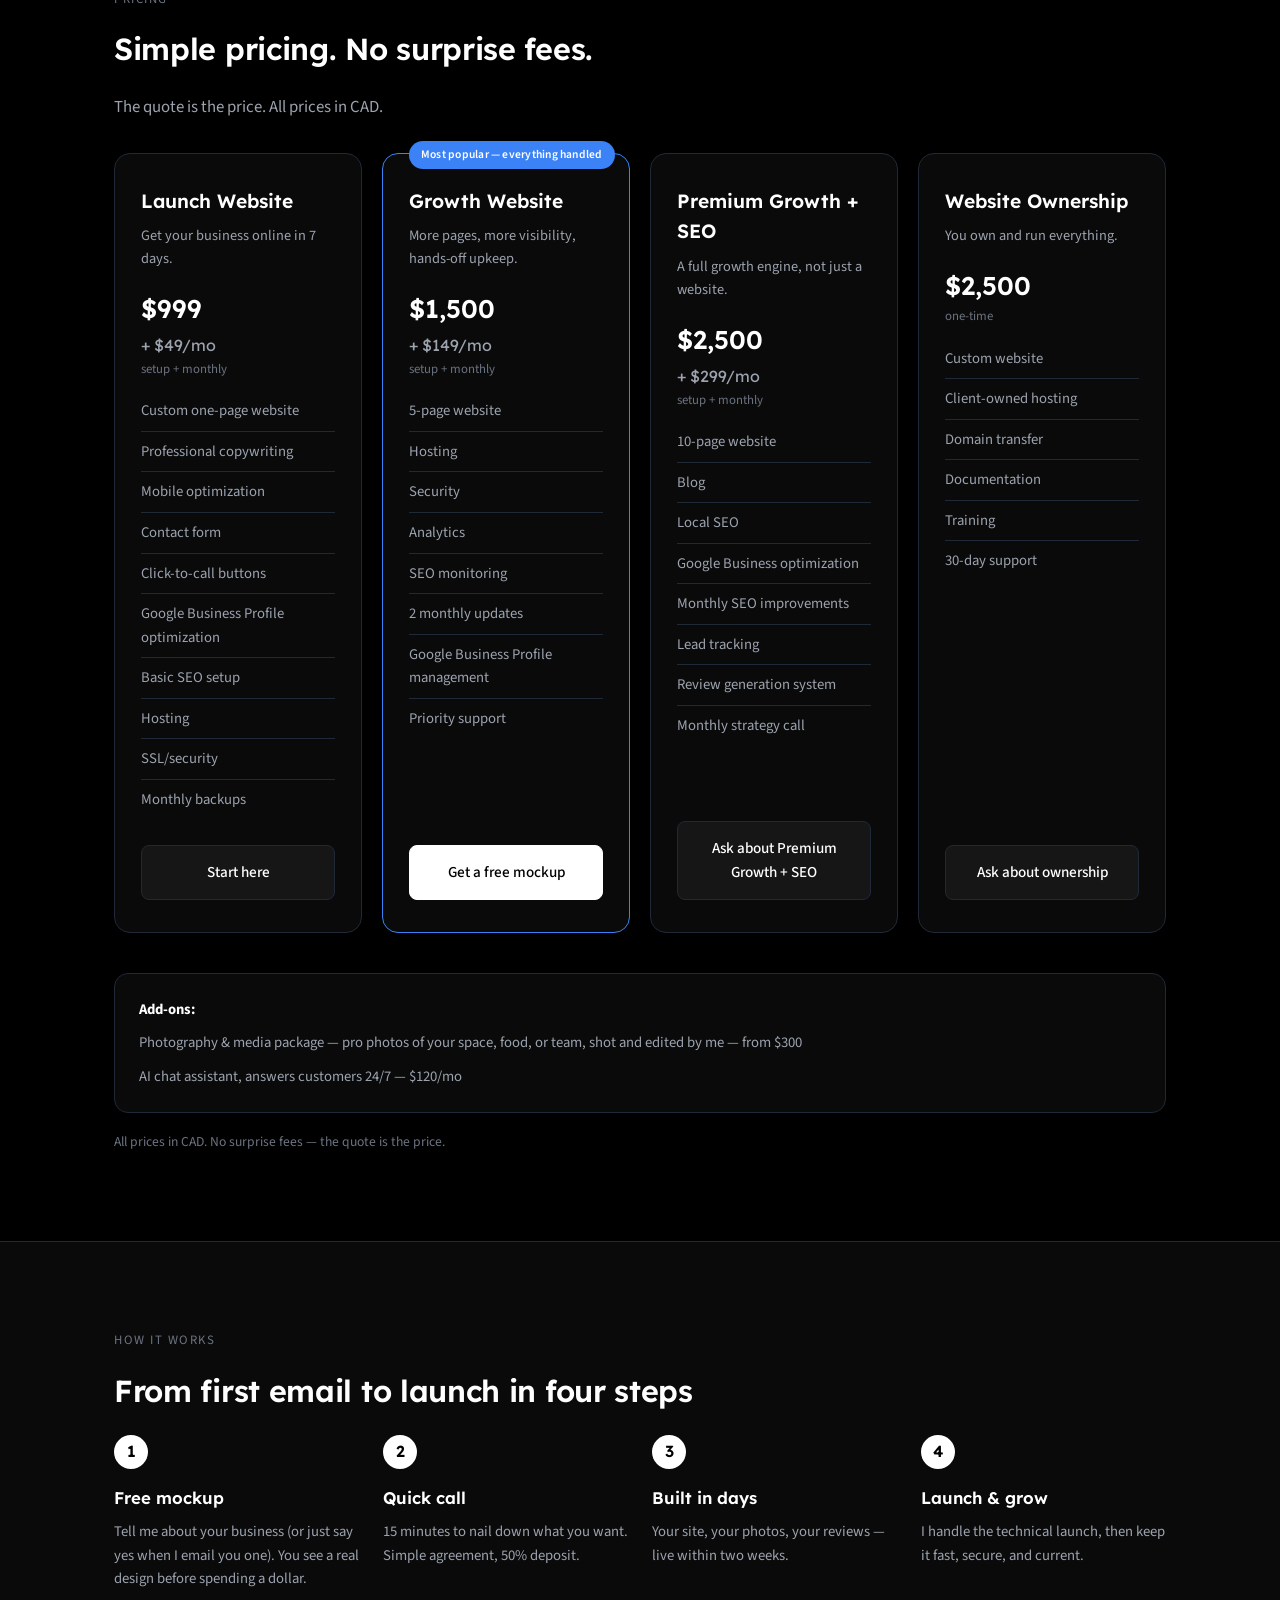
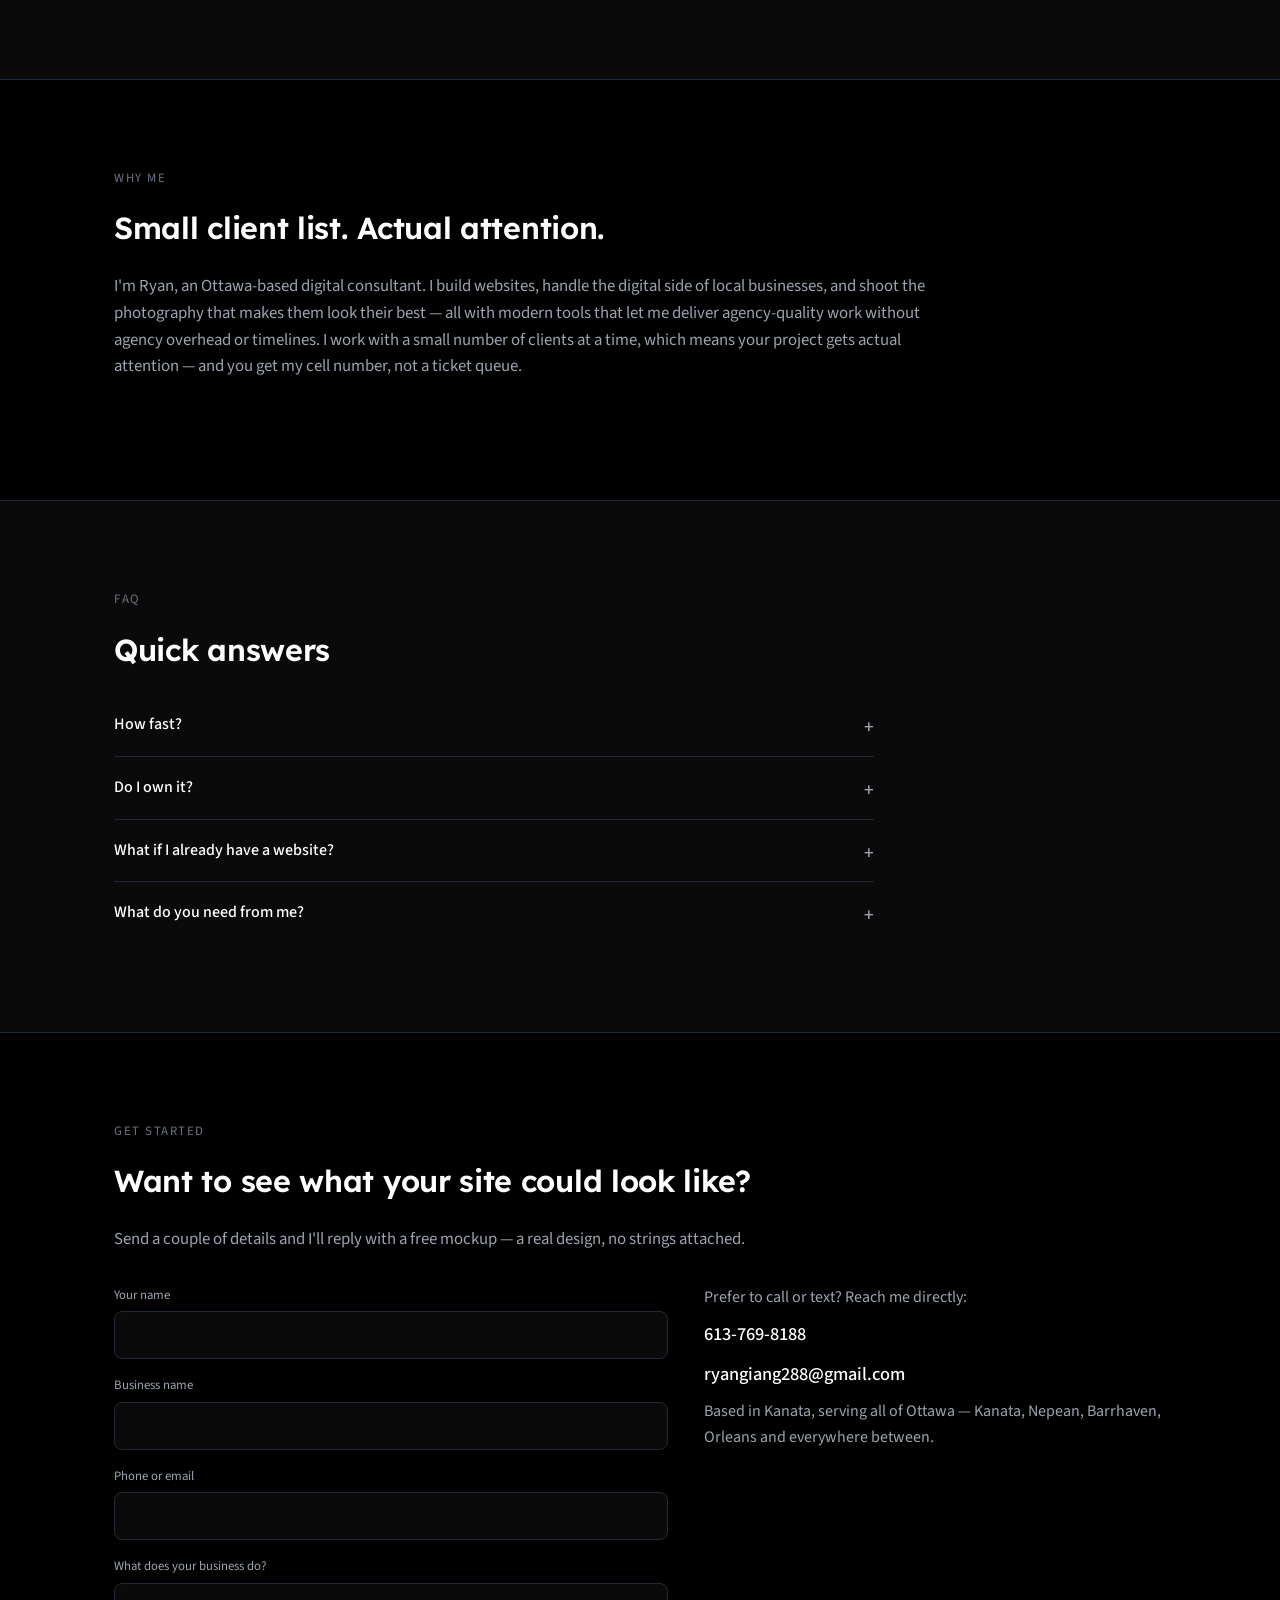
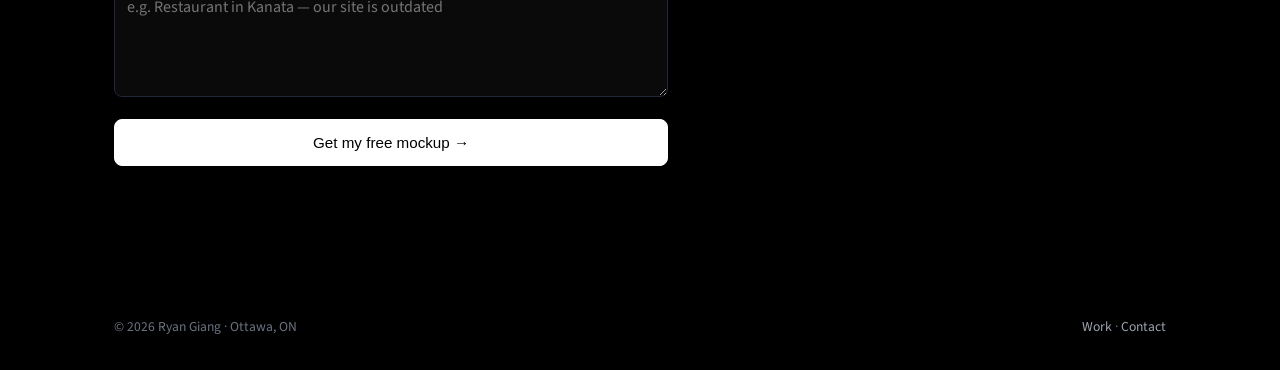
==== commit 926285ad: "Pricing: single-row 1x4 layout, rename to Premium Growth + SEO Add a >=1150px breakpoint for a 4-col" ====
--- a/digital-consulting/index.html
+++ b/digital-consulting/index.html
@@ -134,7 +134,7 @@
       </div>
 
       <div class="tier reveal">
-        <h3>Growth + SEO</h3>
+        <h3>Premium Growth + SEO</h3>
         <p class="tier-tag">A full growth engine, not just a website.</p>
         <p class="price">$2,500 <small>+ $299/mo</small></p>
         <p class="price-sub">setup + monthly</p>
@@ -148,7 +148,7 @@
           <li>Review generation system</li>
           <li>Monthly strategy call</li>
         </ul>
-        <a href="#contact" class="btn btn-ghost" style="color: var(--ink); border-color: var(--line);">Ask about Growth + SEO</a>
+        <a href="#contact" class="btn btn-ghost" style="color: var(--ink); border-color: var(--line);">Ask about Premium Growth + SEO</a>
       </div>
 
       <div class="tier reveal">
--- a/digital-consulting/style.css
+++ b/digital-consulting/style.css
@@ -70,13 +70,15 @@
 /* pricing */
 .tiers{display:grid;grid-template-columns:1fr;gap:20px;margin-top:24px;}
 @media(min-width:700px){ .tiers{grid-template-columns:repeat(2,1fr);} }
+@media(min-width:1150px){ .tiers{grid-template-columns:repeat(4,1fr);} }
 .tier{background:var(--card);border:1px solid var(--line);border-radius:16px;padding:32px 26px;position:relative;display:flex;flex-direction:column;}
 .tier-popular{border-color:#3b82f6;}
 .tier-badge{position:absolute;top:-13px;left:26px;background:#3b82f6;color:#fff;font-size:.72rem;font-weight:600;padding:5px 12px;border-radius:999px;letter-spacing:.02em;}
 .tier h3{font-size:1.2rem;font-weight:600;margin-bottom:8px;}
 .tier-tag{color:var(--muted);font-size:.9rem;margin-bottom:18px;}
 .price{font-size:1.9rem;font-weight:600;font-family:'Lexend',sans-serif;}
-.price small{font-size:1rem;color:var(--muted);font-weight:400;}
+.price small{display:block;font-size:1rem;color:var(--muted);font-weight:400;margin-top:4px;}
+@media(min-width:1150px){ .price{font-size:1.6rem;} }
 .price-sub{color:#6b7280;font-size:.8rem;margin-bottom:20px;}
 .tier ul{list-style:none;margin-bottom:26px;flex-grow:1;}
 .tier li{color:var(--muted);font-size:.92rem;padding:8px 0;border-top:1px solid var(--line);}
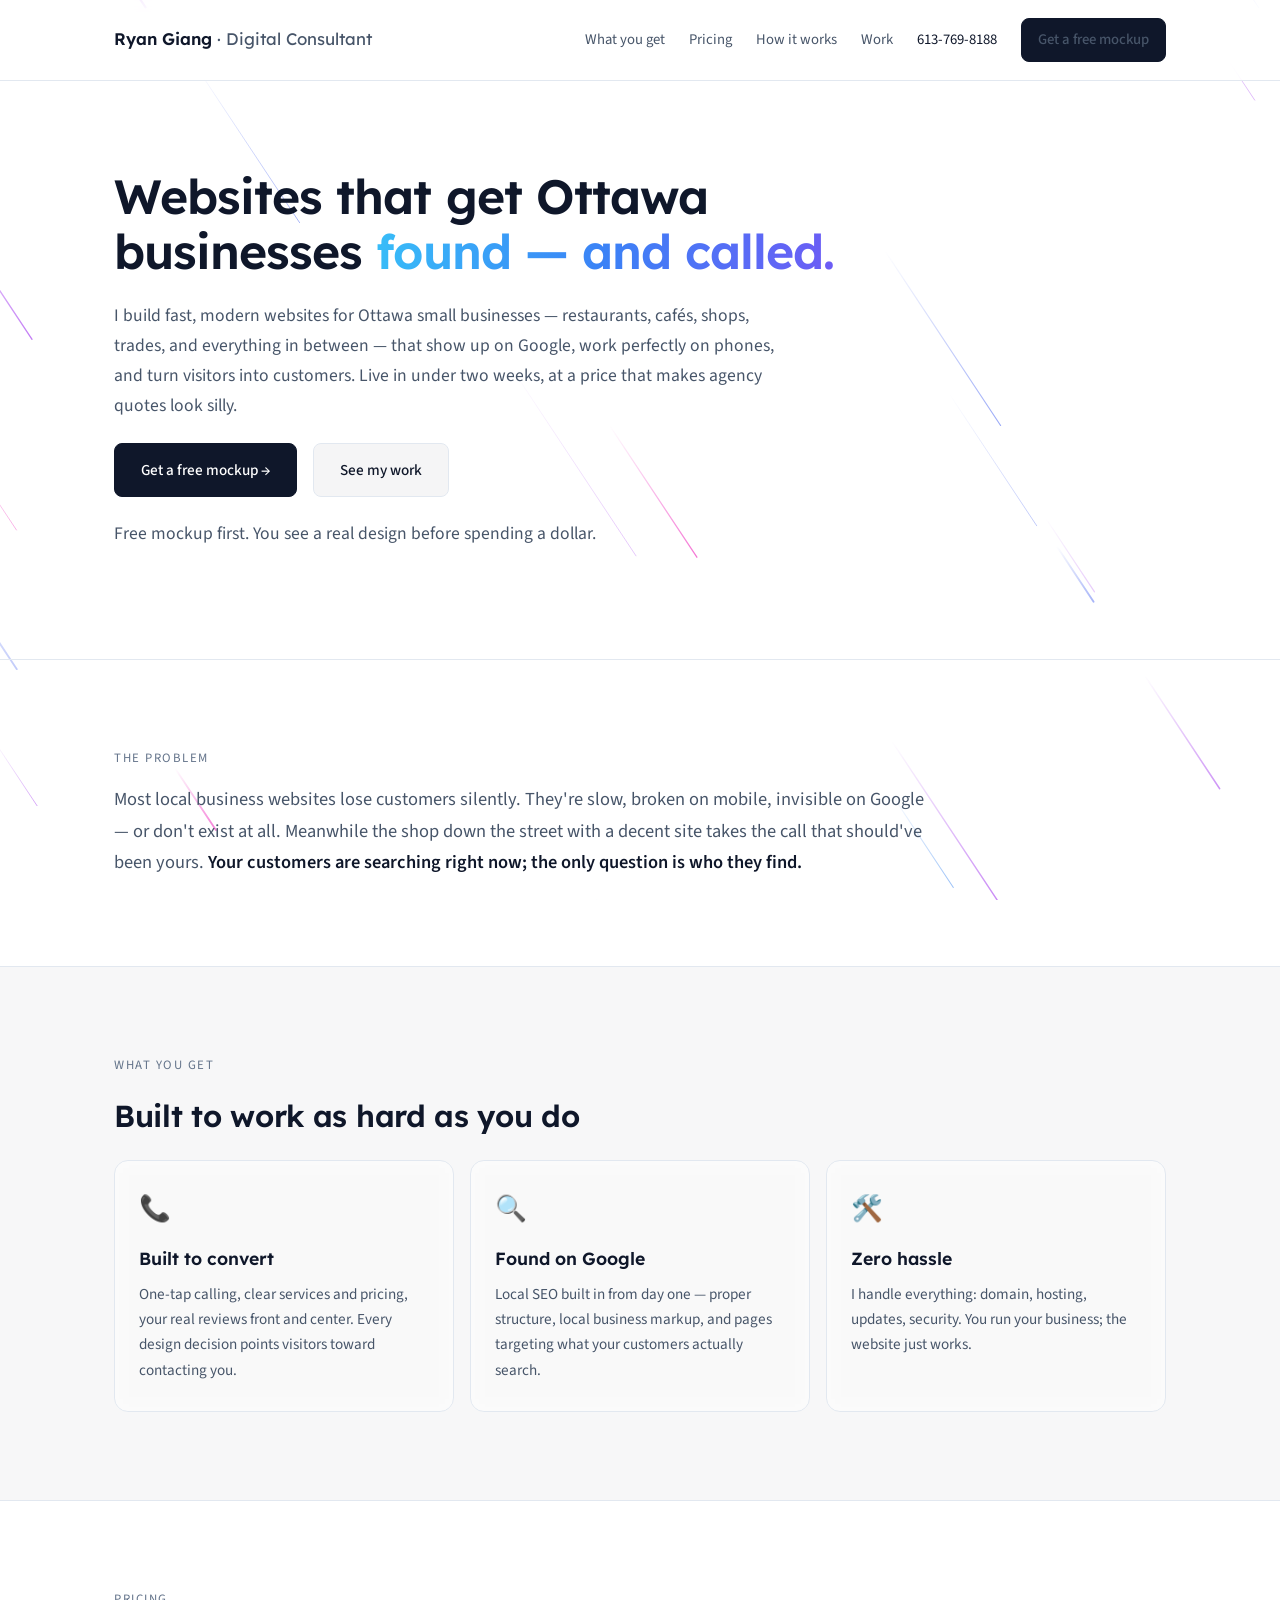
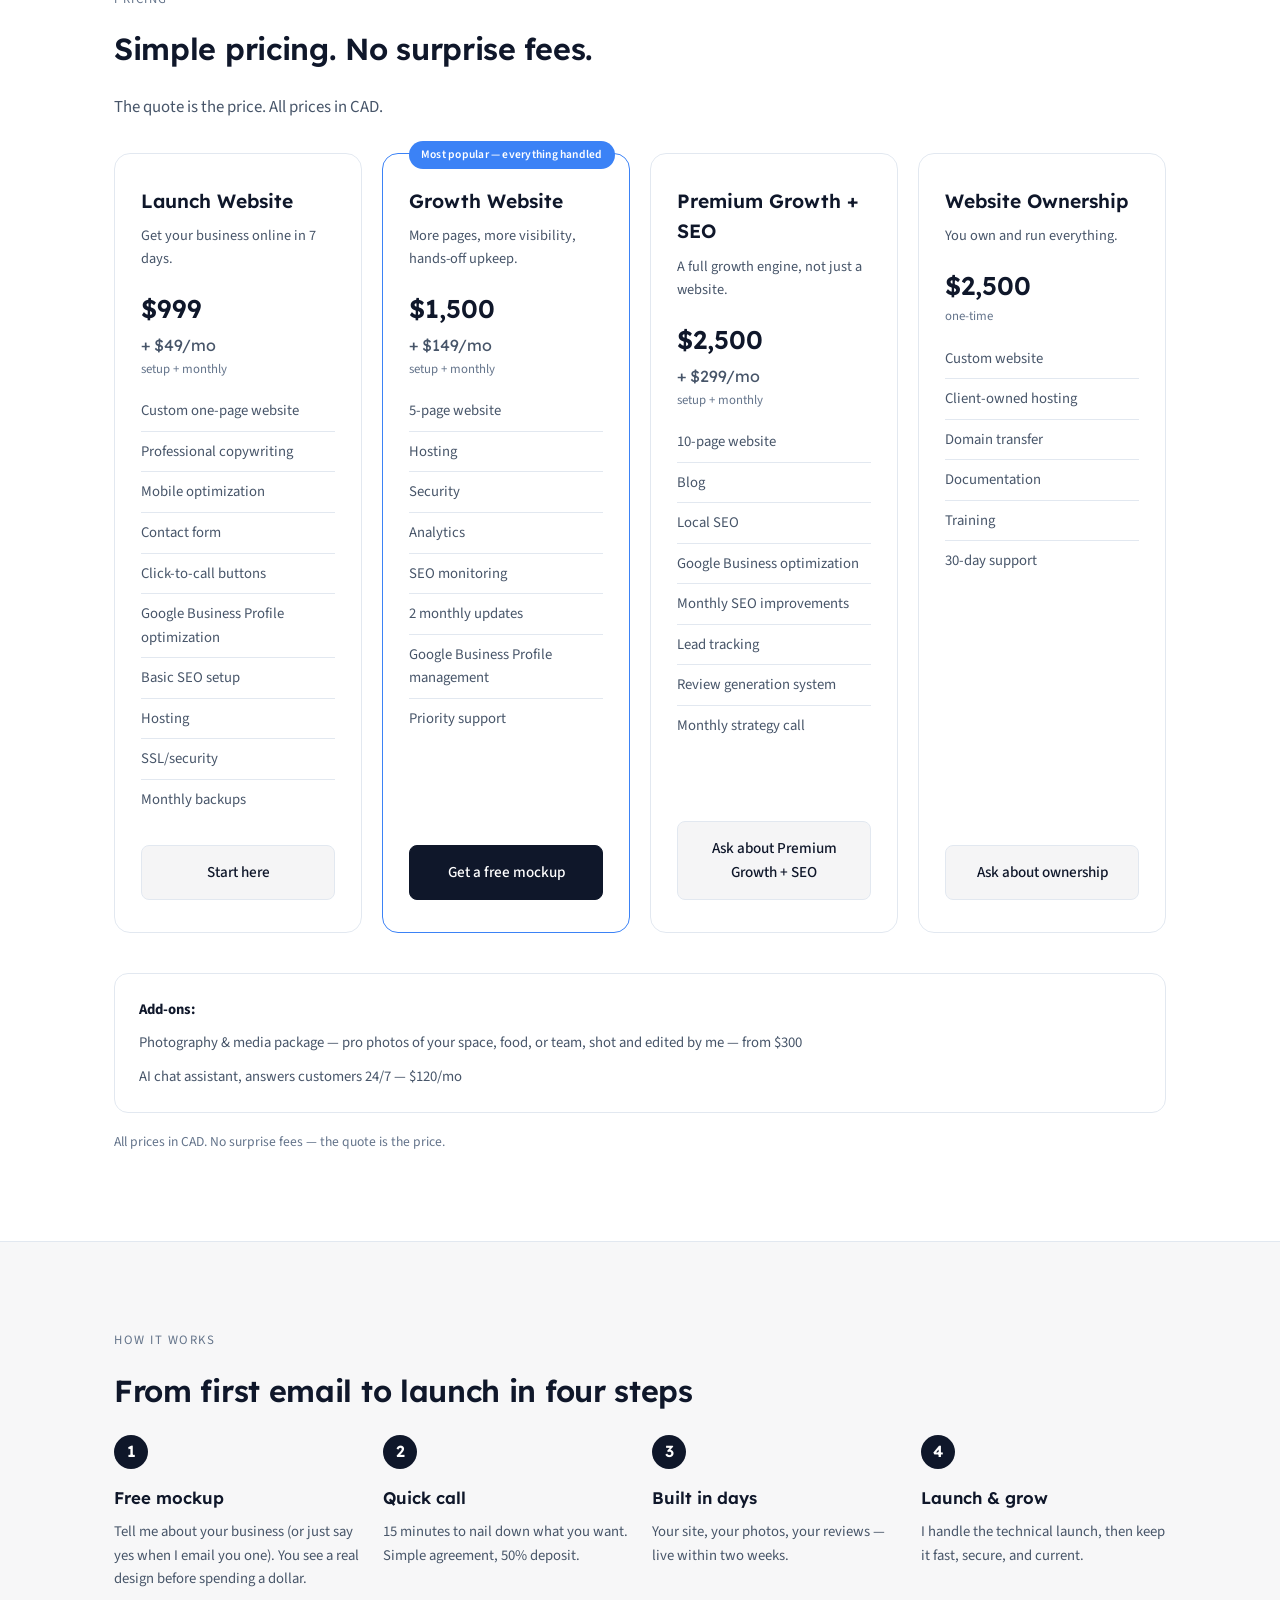
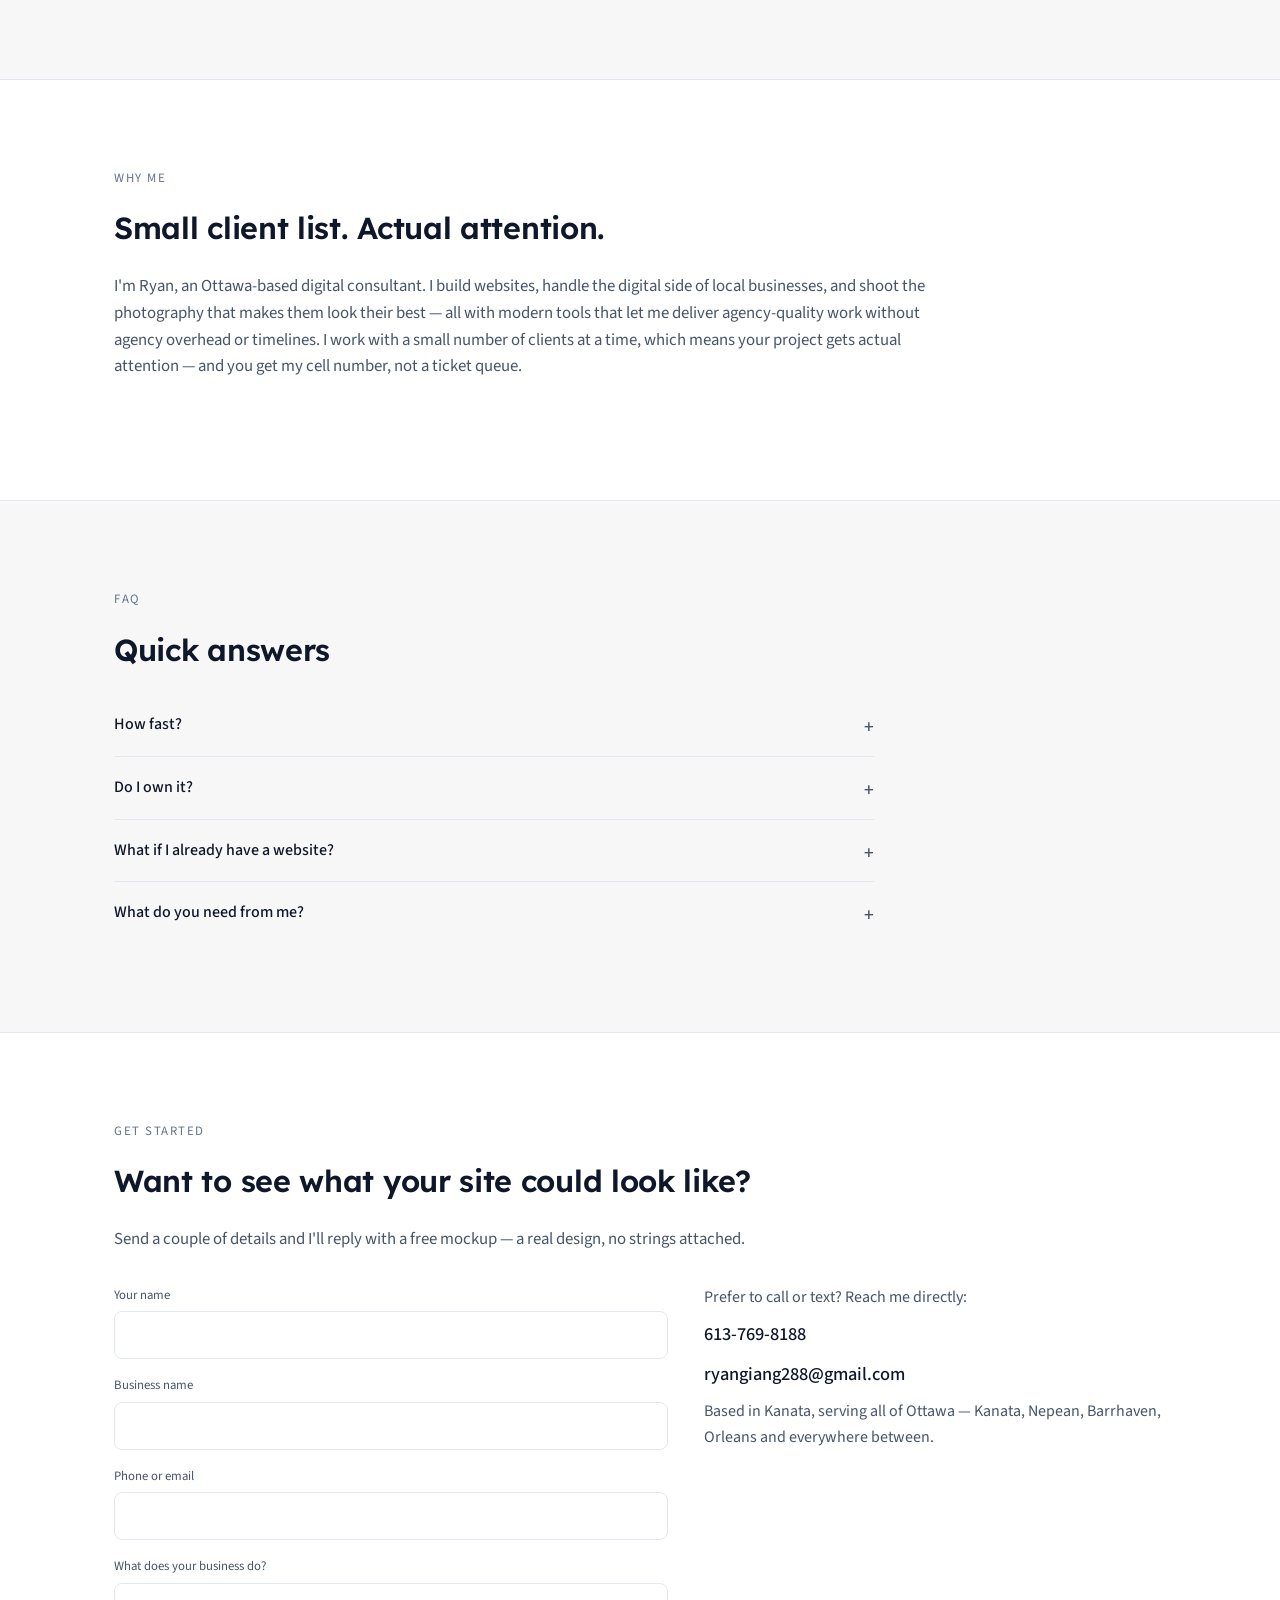
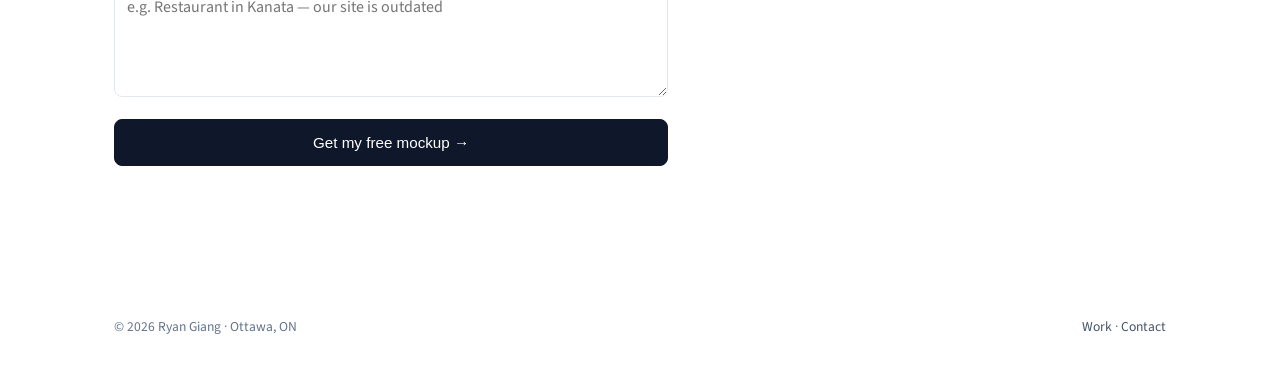
==== commit a6ed1e19: "Add starfall effect to digital-consulting page, flip to white theme Copy the diagonal light-streak c" ====
--- a/digital-consulting/index.html
+++ b/digital-consulting/index.html
@@ -29,6 +29,8 @@
 </head>
 <body>
 
+<canvas id="starfall" aria-hidden="true"></canvas>
+
 <header class="site-header">
   <div class="wrap">
     <a class="logo" href="/">Ryan Giang <span>· Digital Consultant</span></a>
@@ -275,5 +277,78 @@
 </footer>
 
 <script src="main.js"></script>
+<script>
+/* Starfall background — diagonal light streaks on canvas, tuned for a
+   white page (saturated mid-lightness colors instead of near-white glow).
+   Runs only while visible; skipped for reduced motion. */
+(function(){
+  const canvas = document.getElementById('starfall');
+  if (!canvas) return;
+  const reduce = window.matchMedia('(prefers-reduced-motion: reduce)').matches;
+  const ctx = canvas.getContext('2d');
+  const hues = [200, 215, 230, 255, 275, 315]; // cyan → blue → violet → pink
+  let w, h, dpr, streaks = [], running = false, rafId = null;
+
+  function resize(){
+    dpr = Math.min(window.devicePixelRatio || 1, 2);
+    w = canvas.offsetWidth; h = canvas.offsetHeight;
+    canvas.width = w * dpr; canvas.height = h * dpr;
+    ctx.setTransform(dpr, 0, 0, dpr, 0, 0);
+  }
+
+  function makeStreak(initial){
+    const speed = 2 + Math.random() * 5;
+    return {
+      x: Math.random() * (w * 1.4) - w * 0.2,
+      y: initial ? Math.random() * h : -60 - Math.random() * h * 0.5,
+      len: 60 + Math.random() * 180,
+      speed,
+      hue: hues[Math.floor(Math.random() * hues.length)],
+      alpha: 0.22 + Math.random() * 0.4,
+      width: 0.6 + Math.random() * 1.6
+    };
+  }
+
+  // streaks travel down-right at ~34° like the reference design
+  const DX = 0.55, DY = 0.83;
+
+  function frame(){
+    ctx.clearRect(0, 0, w, h);
+    for (const s of streaks){
+      const grad = ctx.createLinearGradient(s.x, s.y, s.x - DX * s.len, s.y - DY * s.len);
+      grad.addColorStop(0, 'hsla(' + s.hue + ',85%,50%,' + s.alpha + ')');
+      grad.addColorStop(1, 'hsla(' + s.hue + ',85%,50%,0)');
+      ctx.strokeStyle = grad;
+      ctx.lineWidth = s.width;
+      ctx.lineCap = 'round';
+      ctx.beginPath();
+      ctx.moveTo(s.x, s.y);
+      ctx.lineTo(s.x - DX * s.len, s.y - DY * s.len);
+      ctx.stroke();
+      s.x += DX * s.speed;
+      s.y += DY * s.speed;
+      if (s.y - s.len > h || s.x - s.len > w) Object.assign(s, makeStreak(false));
+    }
+    if (running) rafId = requestAnimationFrame(frame);
+  }
+
+  resize();
+  streaks = Array.from({ length: 26 }, () => makeStreak(true));
+  window.addEventListener('resize', () => { resize(); });
+
+  if (reduce){ frame(); return; } // one static frame, no animation
+
+  const io = new IntersectionObserver((entries) => {
+    entries.forEach(entry => {
+      if (entry.isIntersecting && !running){
+        running = true; rafId = requestAnimationFrame(frame);
+      } else if (!entry.isIntersecting && running){
+        running = false; if (rafId) cancelAnimationFrame(rafId);
+      }
+    });
+  });
+  io.observe(canvas);
+})();
+</script>
 </body>
 </html>
--- a/digital-consulting/style.css
+++ b/digital-consulting/style.css
@@ -1,23 +1,26 @@
 @import url('https://fonts.googleapis.com/css2?family=Lexend:wght@400;500;600;700&family=Source+Sans+3:wght@400;500;600;700&display=swap');
 
 :root{
-  --bg:#000; --ink:#fff; --muted:#9ca3af; --line:#1f2937; --card:#0a0a0a;
-  --accent:#fff;
+  --bg:#ffffff; --ink:#0f172a; --muted:#475569; --line:#e2e8f0; --card:rgba(255,255,255,.6);
+  --accent:#0f172a;
 }
 *{box-sizing:border-box;margin:0;padding:0;}
 html{scroll-behavior:smooth;}
-body{background:var(--bg);color:var(--ink);font-family:'Source Sans 3',-apple-system,BlinkMacSystemFont,sans-serif;font-size:16px;line-height:1.6;}
+body{background:var(--bg);color:var(--ink);font-family:'Source Sans 3',-apple-system,BlinkMacSystemFont,sans-serif;font-size:16px;line-height:1.6;position:relative;}
+/* fixed behind the whole page so the starfall streaks run under every section */
+#starfall{position:fixed;inset:0;z-index:0;width:100%;height:100%;pointer-events:none;}
+.site-header,section,footer{position:relative;z-index:1;}
 h1,h2,h3,.logo{font-family:'Lexend',sans-serif;}
 a{color:inherit;text-decoration:none;}
 .wrap{max-width:1100px;margin:0 auto;padding:0 24px;}
 section{padding:64px 0;border-top:1px solid var(--line);}
 @media(min-width:768px){ section{padding:88px 0;} }
-.kicker{color:#6b7280;font-size:.8rem;letter-spacing:.12em;text-transform:uppercase;display:block;margin-bottom:16px;}
+.kicker{color:#64748b;font-size:.8rem;letter-spacing:.12em;text-transform:uppercase;display:block;margin-bottom:16px;}
 h2{font-size:1.9rem;font-weight:600;letter-spacing:-0.01em;margin-bottom:20px;max-width:640px;}
 .lead{color:var(--muted);font-size:1.05rem;max-width:640px;margin-bottom:32px;}
 
 /* header */
-.site-header{position:sticky;top:0;z-index:40;background:rgba(0,0,0,.75);backdrop-filter:blur(12px);border-bottom:1px solid var(--line);}
+.site-header{position:sticky;top:0;z-index:40;background:rgba(255,255,255,.75);backdrop-filter:blur(12px);border-bottom:1px solid var(--line);}
 .site-header .wrap{position:relative;}
 .site-header .wrap{display:flex;align-items:center;justify-content:space-between;padding-top:18px;padding-bottom:18px;}
 .logo{font-size:1.05rem;font-weight:600;}
@@ -25,7 +28,7 @@
 .nav{display:none;}
 .nav.open{
   display:flex;flex-direction:column;gap:2px;position:absolute;top:100%;left:0;right:0;
-  background:rgba(0,0,0,.92);backdrop-filter:blur(12px);border-bottom:1px solid var(--line);
+  background:rgba(255,255,255,.94);backdrop-filter:blur(12px);border-bottom:1px solid var(--line);
   padding:8px 24px 16px;
 }
 .nav.open a,.nav.open .btn{padding:14px 2px;}
@@ -38,10 +41,10 @@
 /* buttons */
 .btn{display:inline-block;padding:14px 26px;font-size:.95rem;font-weight:500;border:1px solid var(--line);border-radius:8px;cursor:pointer;transition:background .2s,color .2s,border-color .2s,transform .15s;}
 .btn:hover{transform:translateY(-1px);}
-.btn-primary{background:#fff;color:#000;border-color:#fff;}
-.btn-primary:hover{background:#e5e7eb;}
-.btn-ghost{background:rgba(255,255,255,.05);color:#fff;border-color:var(--line);}
-.btn-ghost:hover{border-color:#fff;background:rgba(255,255,255,.1);}
+.btn-primary{background:#0f172a;color:#fff;border-color:#0f172a;}
+.btn-primary:hover{background:#1e293b;}
+.btn-ghost{background:rgba(15,23,42,.04);color:var(--ink);border-color:var(--line);}
+.btn-ghost:hover{border-color:#0f172a;background:rgba(15,23,42,.08);}
 .btn-small{padding:9px 16px;font-size:.85rem;}
 
 /* hero */
@@ -50,19 +53,19 @@
 .hero h1 em{font-style:normal;background:linear-gradient(95deg,#38bdf8,#3b82f6,#6d5cf5);-webkit-background-clip:text;background-clip:text;color:transparent;}
 .hero p{color:var(--muted);font-size:1.1rem;max-width:680px;margin:22px 0;line-height:1.7;}
 .hero-ctas{display:flex;gap:16px;flex-wrap:wrap;margin-top:8px;}
-.hero-note{color:#6b7280;font-size:.85rem;margin-top:18px;}
+.hero-note{color:#64748b;font-size:.85rem;margin-top:18px;}
 @media(min-width:768px){ .hero h1{font-size:3rem;} }
 
 /* problem */
 .problem p{font-size:1.15rem;color:var(--muted);max-width:820px;line-height:1.7;}
-.problem strong{color:#fff;font-weight:600;}
+.problem strong{color:var(--ink);font-weight:600;}
 
-.section-soft{background:#0a0a0a;}
+.section-soft{background:rgba(15,23,42,.03);backdrop-filter:blur(6px);}
 
 /* cards */
 .grid-3{display:grid;grid-template-columns:1fr;gap:16px;margin-top:8px;}
 @media(min-width:768px){ .grid-3{grid-template-columns:repeat(3,1fr);} }
-.card{background:var(--card);border:1px solid var(--line);border-radius:14px;padding:28px 24px;}
+.card{background:var(--card);backdrop-filter:blur(10px);border:1px solid var(--line);border-radius:14px;padding:28px 24px;}
 .card .icon{font-size:1.6rem;margin-bottom:14px;}
 .card h3{font-size:1.1rem;font-weight:600;margin-bottom:10px;}
 .card p{color:var(--muted);font-size:.95rem;line-height:1.65;}
@@ -71,7 +74,7 @@
 .tiers{display:grid;grid-template-columns:1fr;gap:20px;margin-top:24px;}
 @media(min-width:700px){ .tiers{grid-template-columns:repeat(2,1fr);} }
 @media(min-width:1150px){ .tiers{grid-template-columns:repeat(4,1fr);} }
-.tier{background:var(--card);border:1px solid var(--line);border-radius:16px;padding:32px 26px;position:relative;display:flex;flex-direction:column;}
+.tier{background:var(--card);backdrop-filter:blur(10px);border:1px solid var(--line);border-radius:16px;padding:32px 26px;position:relative;display:flex;flex-direction:column;}
 .tier-popular{border-color:#3b82f6;}
 .tier-badge{position:absolute;top:-13px;left:26px;background:#3b82f6;color:#fff;font-size:.72rem;font-weight:600;padding:5px 12px;border-radius:999px;letter-spacing:.02em;}
 .tier h3{font-size:1.2rem;font-weight:600;margin-bottom:8px;}
@@ -79,19 +82,19 @@
 .price{font-size:1.9rem;font-weight:600;font-family:'Lexend',sans-serif;}
 .price small{display:block;font-size:1rem;color:var(--muted);font-weight:400;margin-top:4px;}
 @media(min-width:1150px){ .price{font-size:1.6rem;} }
-.price-sub{color:#6b7280;font-size:.8rem;margin-bottom:20px;}
+.price-sub{color:#64748b;font-size:.8rem;margin-bottom:20px;}
 .tier ul{list-style:none;margin-bottom:26px;flex-grow:1;}
 .tier li{color:var(--muted);font-size:.92rem;padding:8px 0;border-top:1px solid var(--line);}
 .tier li:first-child{border-top:none;padding-top:0;}
 .tier .btn{text-align:center;}
-.addons{margin-top:40px;display:flex;flex-direction:column;gap:10px;padding:24px;background:var(--card);border:1px solid var(--line);border-radius:14px;font-size:.92rem;color:var(--muted);}
-.addons strong{color:#fff;}
-.pricing-note{margin-top:18px;color:#6b7280;font-size:.85rem;}
+.addons{margin-top:40px;display:flex;flex-direction:column;gap:10px;padding:24px;background:var(--card);backdrop-filter:blur(10px);border:1px solid var(--line);border-radius:14px;font-size:.92rem;color:var(--muted);}
+.addons strong{color:var(--ink);}
+.pricing-note{margin-top:18px;color:#64748b;font-size:.85rem;}
 
 /* how it works */
 .steps{display:grid;grid-template-columns:1fr;gap:24px;margin-top:8px;}
 @media(min-width:768px){ .steps{grid-template-columns:repeat(4,1fr);} }
-.step .num{width:34px;height:34px;border-radius:50%;background:#fff;color:#000;font-weight:600;font-family:'Lexend',sans-serif;display:flex;align-items:center;justify-content:center;margin-bottom:16px;}
+.step .num{width:34px;height:34px;border-radius:50%;background:#0f172a;color:#fff;font-weight:600;font-family:'Lexend',sans-serif;display:flex;align-items:center;justify-content:center;margin-bottom:16px;}
 .step h3{font-size:1.05rem;font-weight:600;margin-bottom:8px;}
 .step p{color:var(--muted);font-size:.92rem;line-height:1.6;}
 
@@ -116,23 +119,23 @@
 .contact-form label:first-of-type{margin-top:0;}
 .contact-form input,
 .contact-form textarea{
-  width:100%;background:var(--card);border:1px solid var(--line);color:var(--ink);
+  width:100%;background:var(--card);backdrop-filter:blur(10px);border:1px solid var(--line);color:var(--ink);
   padding:12px;font-size:1rem;font-family:inherit;border-radius:8px;resize:vertical;
 }
 .contact-form input:focus,
-.contact-form textarea:focus{border-color:#6b7280;outline:none;}
+.contact-form textarea:focus{border-color:#94a3b8;outline:none;}
 .contact-form button{margin-top:22px;}
 .form-status{margin-top:12px;font-size:.875rem;min-height:1.3em;}
-.form-status.success{color:#4ade80;}
-.form-status.error{color:#f87171;}
+.form-status.success{color:#16a34a;}
+.form-status.error{color:#dc2626;}
 .contact-aside p{color:var(--muted);margin-bottom:10px;}
-.big-mail{color:#fff;font-size:1.15rem;font-weight:500;}
+.big-mail{color:var(--ink);font-size:1.15rem;font-weight:500;}
 
 /* footer */
 .site-footer{padding:32px 0;}
-.site-footer .wrap{display:flex;flex-direction:column;gap:12px;color:#6b7280;font-size:.85rem;}
+.site-footer .wrap{display:flex;flex-direction:column;gap:12px;color:#64748b;font-size:.85rem;}
 .site-footer a{color:var(--muted);}
-.site-footer a:hover{color:#fff;}
+.site-footer a:hover{color:var(--ink);}
 @media(min-width:768px){ .site-footer .wrap{flex-direction:row;justify-content:space-between;} }
 
 /* scroll-reveal */
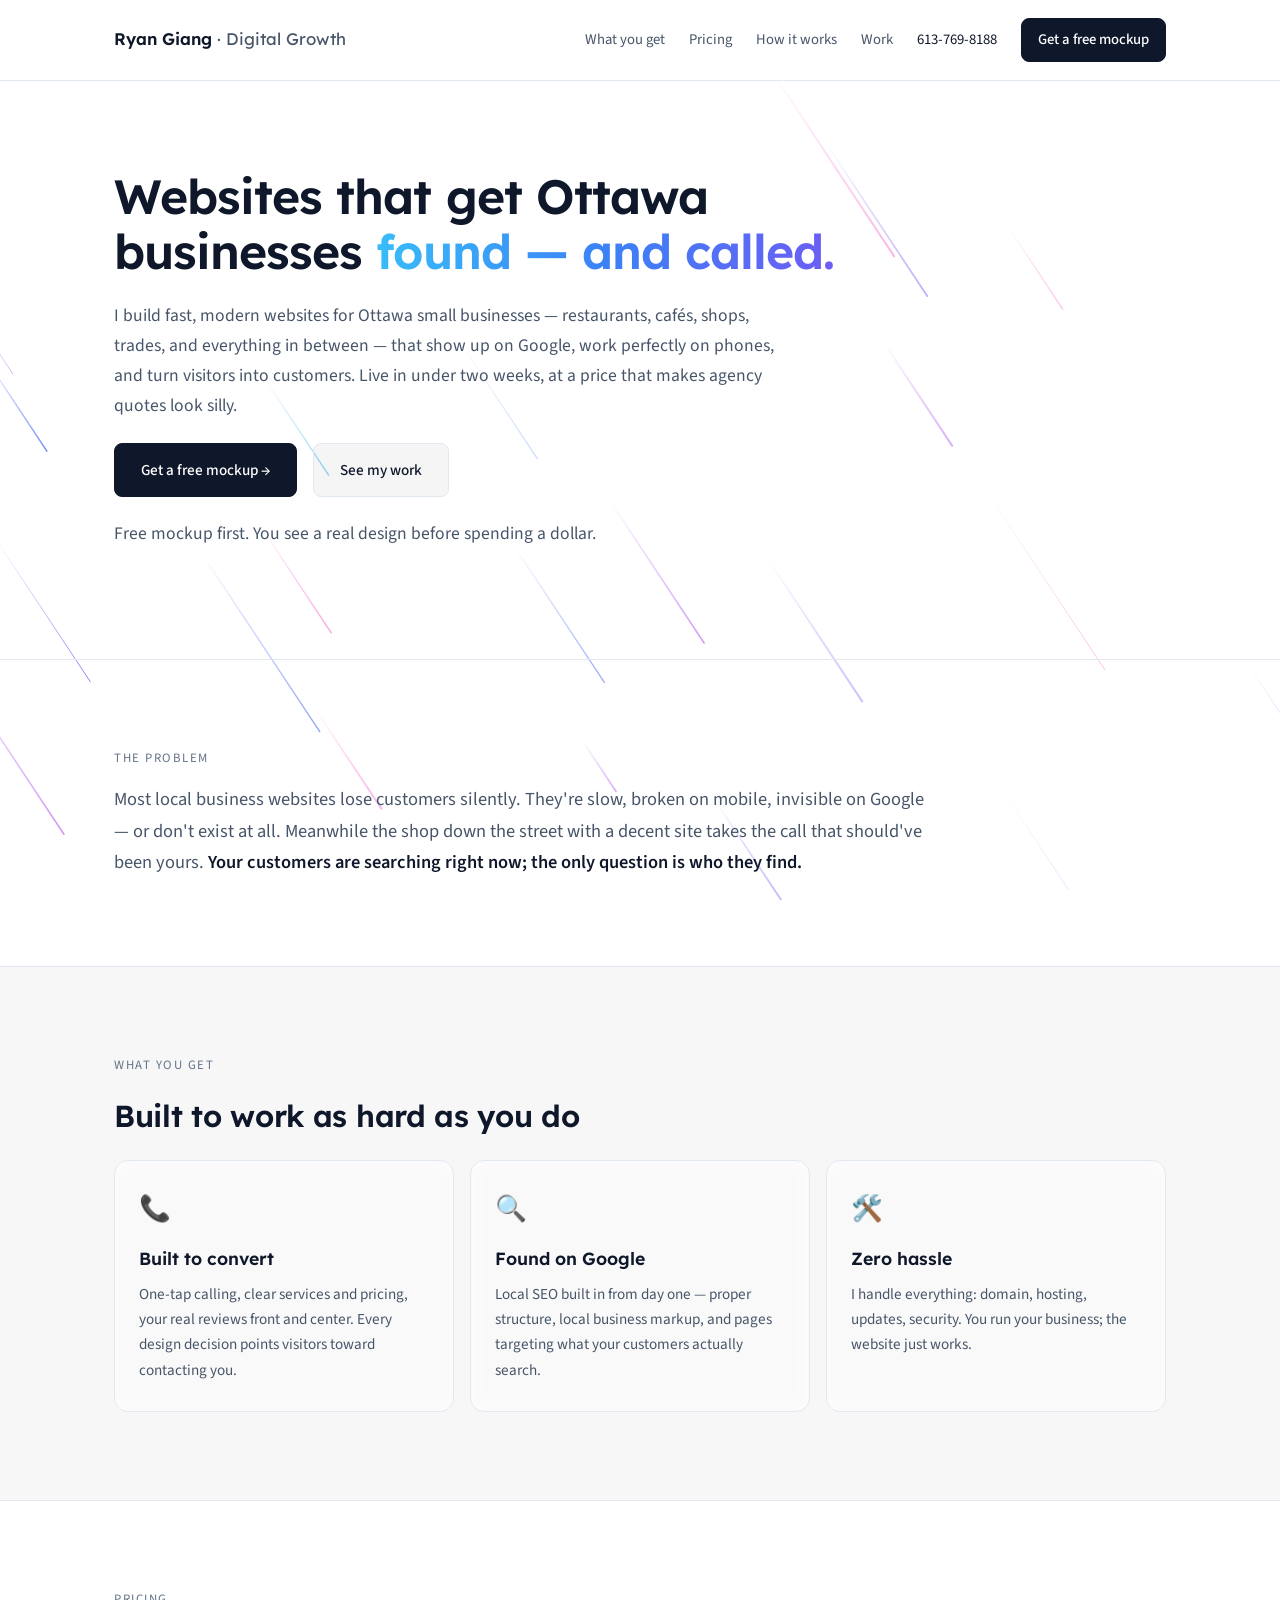
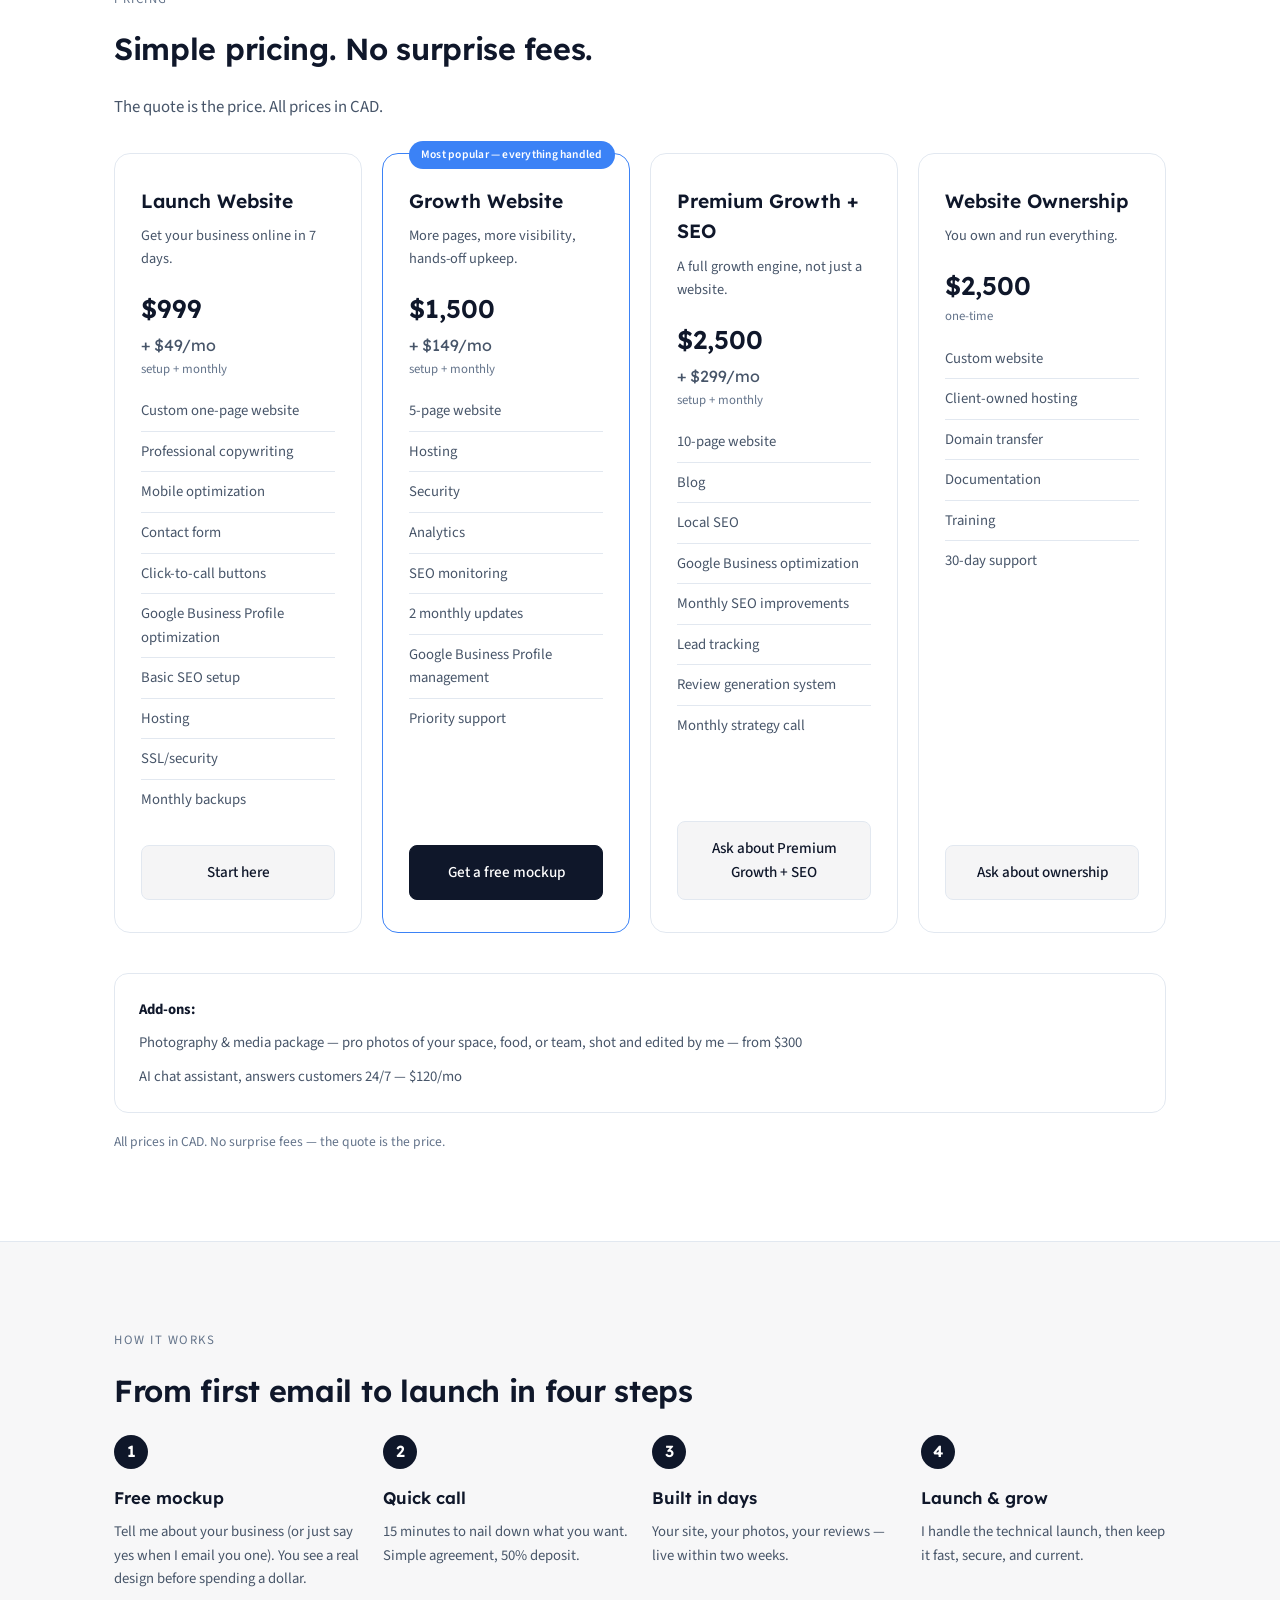
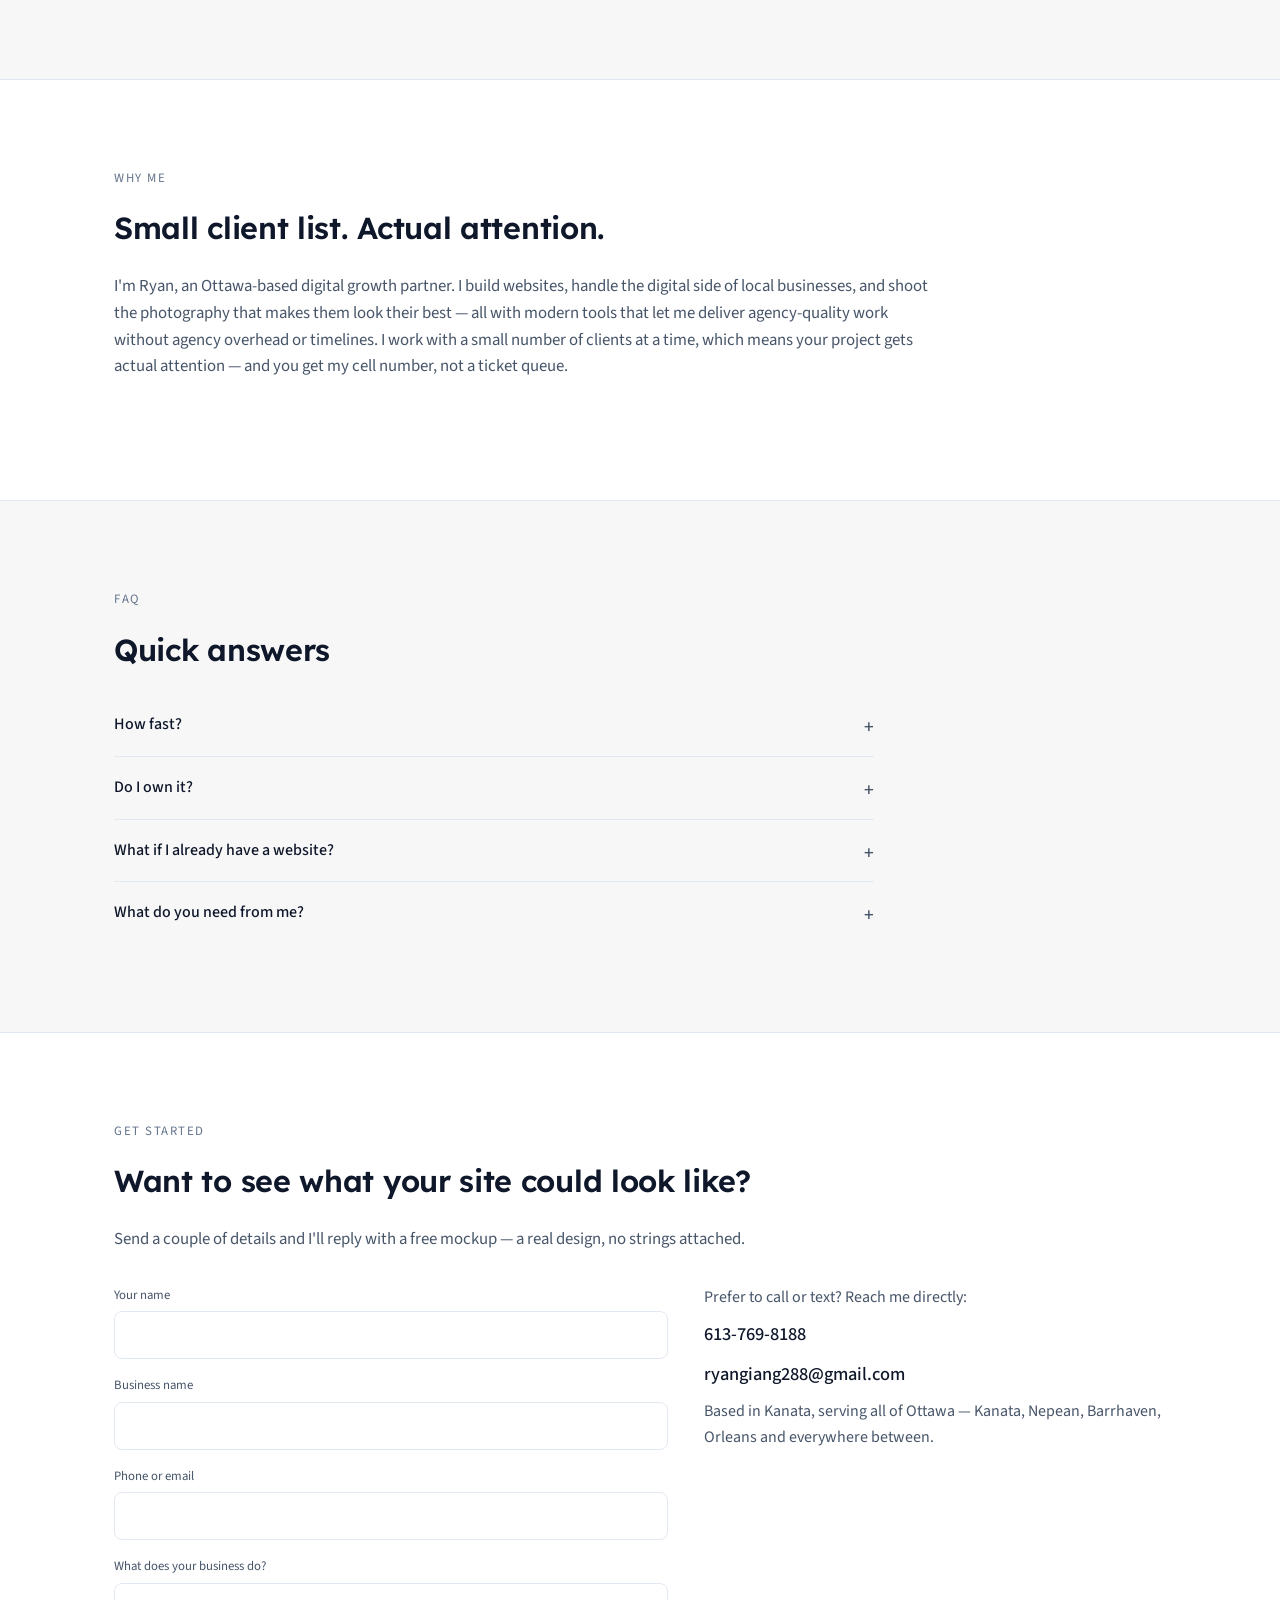
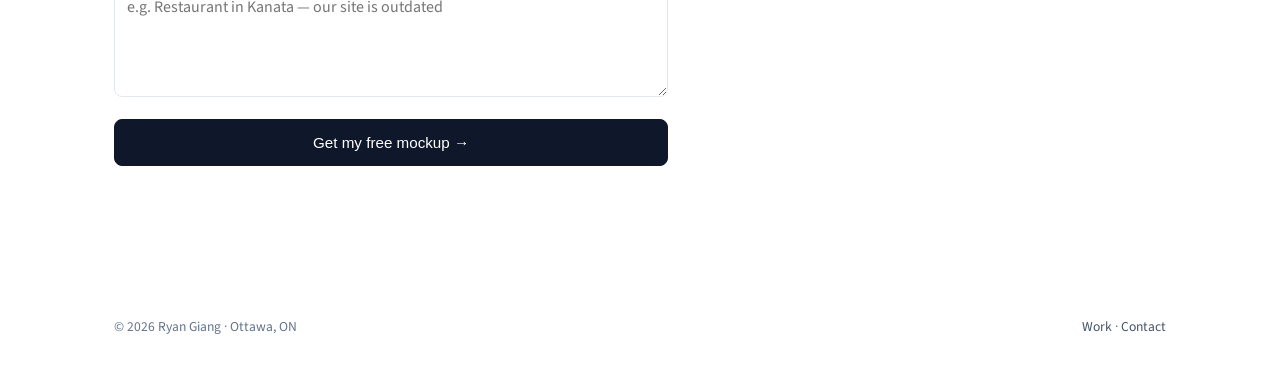
==== commit 36309761: "Rebrand to Digital Growth, fix nav button contrast, add portfolio page Rename "Digital Consulting Se" ====
--- a/digital-consulting/index.html
+++ b/digital-consulting/index.html
@@ -3,11 +3,11 @@
 <head>
   <meta charset="UTF-8">
   <meta name="viewport" content="width=device-width, initial-scale=1.0">
-  <title>Ryan Giang — Digital Consultant | Websites for Ottawa Small Businesses</title>
+  <title>Ryan Giang — Digital Growth | Websites for Ottawa Small Businesses</title>
   <meta name="description" content="Fast, modern websites for Ottawa small businesses — restaurants, cafés, shops, and trades. Live in under two weeks, built to show up on Google and turn visitors into customers.">
   <meta name="robots" content="index, follow">
   <link rel="canonical" href="https://ryangiang.com/digital-consulting/">
-  <meta property="og:title" content="Ryan Giang — Digital Consultant | Websites for Ottawa Small Businesses">
+  <meta property="og:title" content="Ryan Giang — Digital Growth | Websites for Ottawa Small Businesses">
   <meta property="og:description" content="Fast, modern websites for Ottawa local businesses. Live in under two weeks, built to get you found — and called.">
   <meta property="og:type" content="website">
   <meta property="og:locale" content="en_CA">
@@ -17,7 +17,7 @@
   {
     "@context": "https://schema.org",
     "@type": "ProfessionalService",
-    "name": "Ryan Giang — Digital Consultant",
+    "name": "Ryan Giang — Digital Growth",
     "description": "Websites, digital services, and photography for Ottawa small businesses: restaurants, cafés, shops, trades, and more.",
     "email": "ryangiang288@gmail.com",
     "telephone": "+1-613-769-8188",
@@ -33,13 +33,13 @@
 
 <header class="site-header">
   <div class="wrap">
-    <a class="logo" href="/">Ryan Giang <span>· Digital Consultant</span></a>
+    <a class="logo" href="/">Ryan Giang <span>· Digital Growth</span></a>
     <button class="nav-toggle" aria-label="Open menu" aria-expanded="false">☰</button>
     <nav class="nav">
       <a href="#what">What you get</a>
       <a href="#pricing">Pricing</a>
       <a href="#how">How it works</a>
-      <a href="/projects.html">Work</a>
+      <a href="portfolio.html">Work</a>
       <a href="tel:+16137698188" class="nav-phone">613-769-8188</a>
       <a href="#contact" class="btn btn-primary btn-small">Get a free mockup</a>
     </nav>
@@ -52,7 +52,7 @@
     <p>I build fast, modern websites for Ottawa small businesses — restaurants, cafés, shops, trades, and everything in between — that show up on Google, work perfectly on phones, and turn visitors into customers. Live in under two weeks, at a price that makes agency quotes look silly.</p>
     <div class="hero-ctas">
       <a href="#contact" class="btn btn-primary">Get a free mockup →</a>
-      <a href="/projects.html" class="btn btn-ghost">See my work</a>
+      <a href="portfolio.html" class="btn btn-ghost">See my work</a>
     </div>
     <p class="hero-note">Free mockup first. You see a real design before spending a dollar.</p>
   </div>
@@ -212,7 +212,7 @@
   <div class="wrap reveal">
     <span class="kicker">Why me</span>
     <h2>Small client list. Actual attention.</h2>
-    <p class="lead">I'm Ryan, an Ottawa-based digital consultant. I build websites, handle the digital side of local businesses, and shoot the photography that makes them look their best — all with modern tools that let me deliver agency-quality work without agency overhead or timelines. I work with a small number of clients at a time, which means your project gets actual attention — and you get my cell number, not a ticket queue.</p>
+    <p class="lead">I'm Ryan, an Ottawa-based digital growth partner. I build websites, handle the digital side of local businesses, and shoot the photography that makes them look their best — all with modern tools that let me deliver agency-quality work without agency overhead or timelines. I work with a small number of clients at a time, which means your project gets actual attention — and you get my cell number, not a ticket queue.</p>
   </div>
 </section>
 
@@ -272,7 +272,7 @@
 <footer class="site-footer">
   <div class="wrap">
     <span>© 2026 Ryan Giang · Ottawa, ON</span>
-    <span><a href="/projects.html">Work</a> · <a href="mailto:ryangiang288@gmail.com">Contact</a></span>
+    <span><a href="portfolio.html">Work</a> · <a href="mailto:ryangiang288@gmail.com">Contact</a></span>
   </div>
 </footer>
 
--- a/digital-consulting/style.css
+++ b/digital-consulting/style.css
@@ -35,6 +35,8 @@
 .nav a{color:var(--muted);font-size:.92rem;transition:color .2s;}
 .nav a:hover{color:var(--ink);}
 .nav-phone{color:var(--ink)!important;}
+.nav a.btn-primary{color:#fff;}
+.nav a.btn-primary:hover{color:#fff;}
 .nav-toggle{display:block;background:none;border:none;color:var(--ink);font-size:1.4rem;cursor:pointer;}
 @media(min-width:900px){ .nav{display:flex;align-items:center;gap:24px;position:static;background:none;backdrop-filter:none;border:none;padding:0;} .nav.open{flex-direction:row;} .nav-toggle{display:none;} }
 
@@ -131,6 +133,37 @@
 .contact-aside p{color:var(--muted);margin-bottom:10px;}
 .big-mail{color:var(--ink);font-size:1.15rem;font-weight:500;}
 
+/* portfolio page */
+.page-hero{border-top:none;padding-top:88px;padding-bottom:24px;}
+.page-hero h1{font-size:2.2rem;font-weight:600;letter-spacing:-0.02em;line-height:1.15;max-width:720px;}
+.page-hero p{color:var(--muted);font-size:1.1rem;max-width:640px;margin-top:18px;line-height:1.7;}
+@media(min-width:768px){ .page-hero h1{font-size:3rem;} }
+
+.work-grid{display:grid;grid-template-columns:1fr;gap:24px;margin-top:32px;}
+@media(min-width:768px){ .work-grid{grid-template-columns:repeat(2,1fr);} }
+.work-card{
+  display:block;background:var(--card);backdrop-filter:blur(10px);border:1px solid var(--line);
+  border-radius:16px;overflow:hidden;transition:transform .2s,border-color .2s,box-shadow .2s;
+}
+a.work-card:hover{transform:translateY(-3px);border-color:#94a3b8;box-shadow:0 14px 34px rgba(15,23,42,.1);}
+.work-preview{position:relative;background:#eef2f7;}
+.browser-bar{
+  display:flex;align-items:center;gap:6px;padding:10px 12px;background:#e2e8f0;
+}
+.browser-bar i{width:8px;height:8px;border-radius:50%;background:#94a3b8;display:inline-block;}
+.browser-bar .url{margin-left:8px;font-size:.75rem;color:#64748b;font-family:'Lexend',sans-serif;}
+.work-preview img{width:100%;display:block;aspect-ratio:16/10;object-fit:cover;object-position:top;}
+.preview-soon{aspect-ratio:16/10;display:flex;align-items:center;justify-content:center;background:linear-gradient(135deg,#eef2f7,#e2e8f0);}
+.mock-center{text-align:center;}
+.mock-sub{color:#64748b;font-size:.9rem;font-weight:500;}
+.work-body{padding:22px 24px;}
+.work-body h3{font-size:1.2rem;font-weight:600;margin:10px 0 6px;}
+.work-body .meta{color:#64748b;font-size:.82rem;margin-bottom:10px;}
+.work-body p{color:var(--muted);font-size:.94rem;line-height:1.6;}
+.tag{font-size:.72rem;font-weight:600;letter-spacing:.04em;text-transform:uppercase;padding:4px 10px;border-radius:999px;display:inline-block;}
+.tag-live{background:rgba(22,163,74,.12);color:#15803d;}
+.tag-soon{background:rgba(15,23,42,.06);color:#475569;}
+
 /* footer */
 .site-footer{padding:32px 0;}
 .site-footer .wrap{display:flex;flex-direction:column;gap:12px;color:#64748b;font-size:.85rem;}
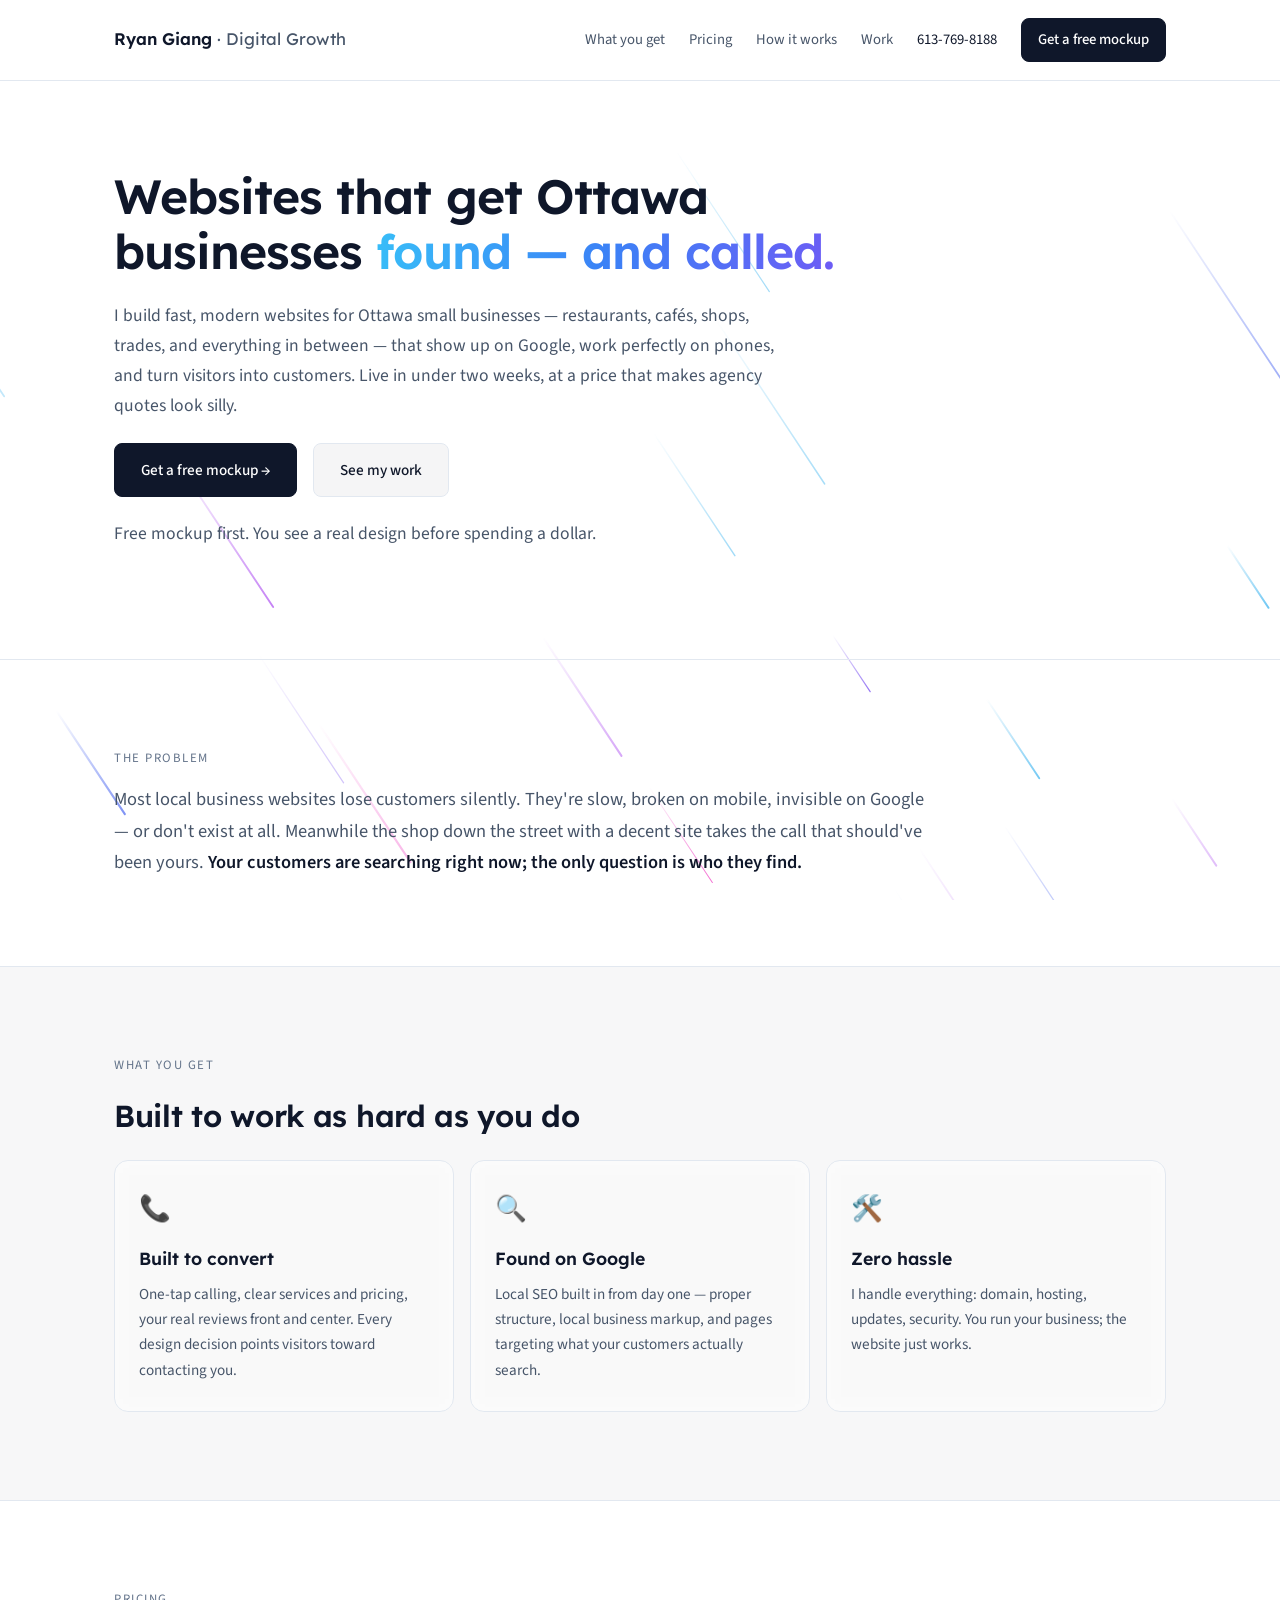
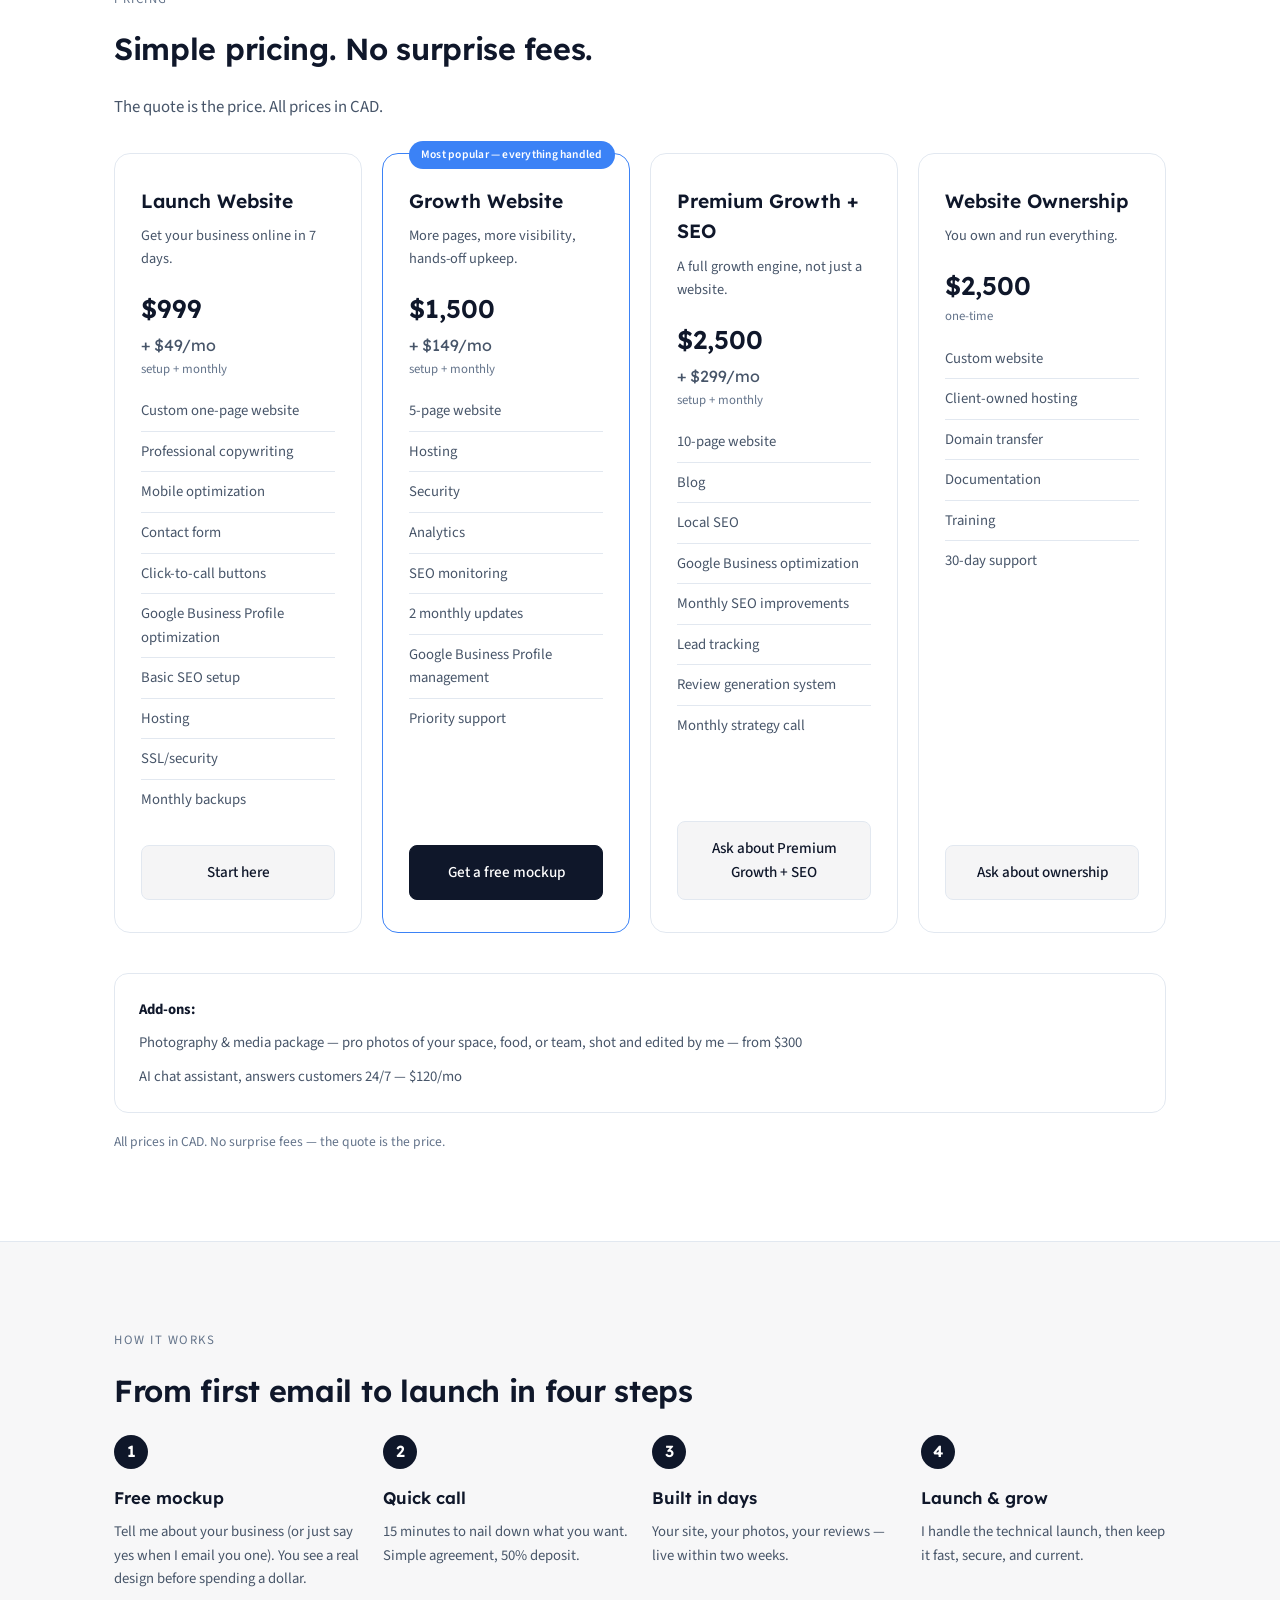
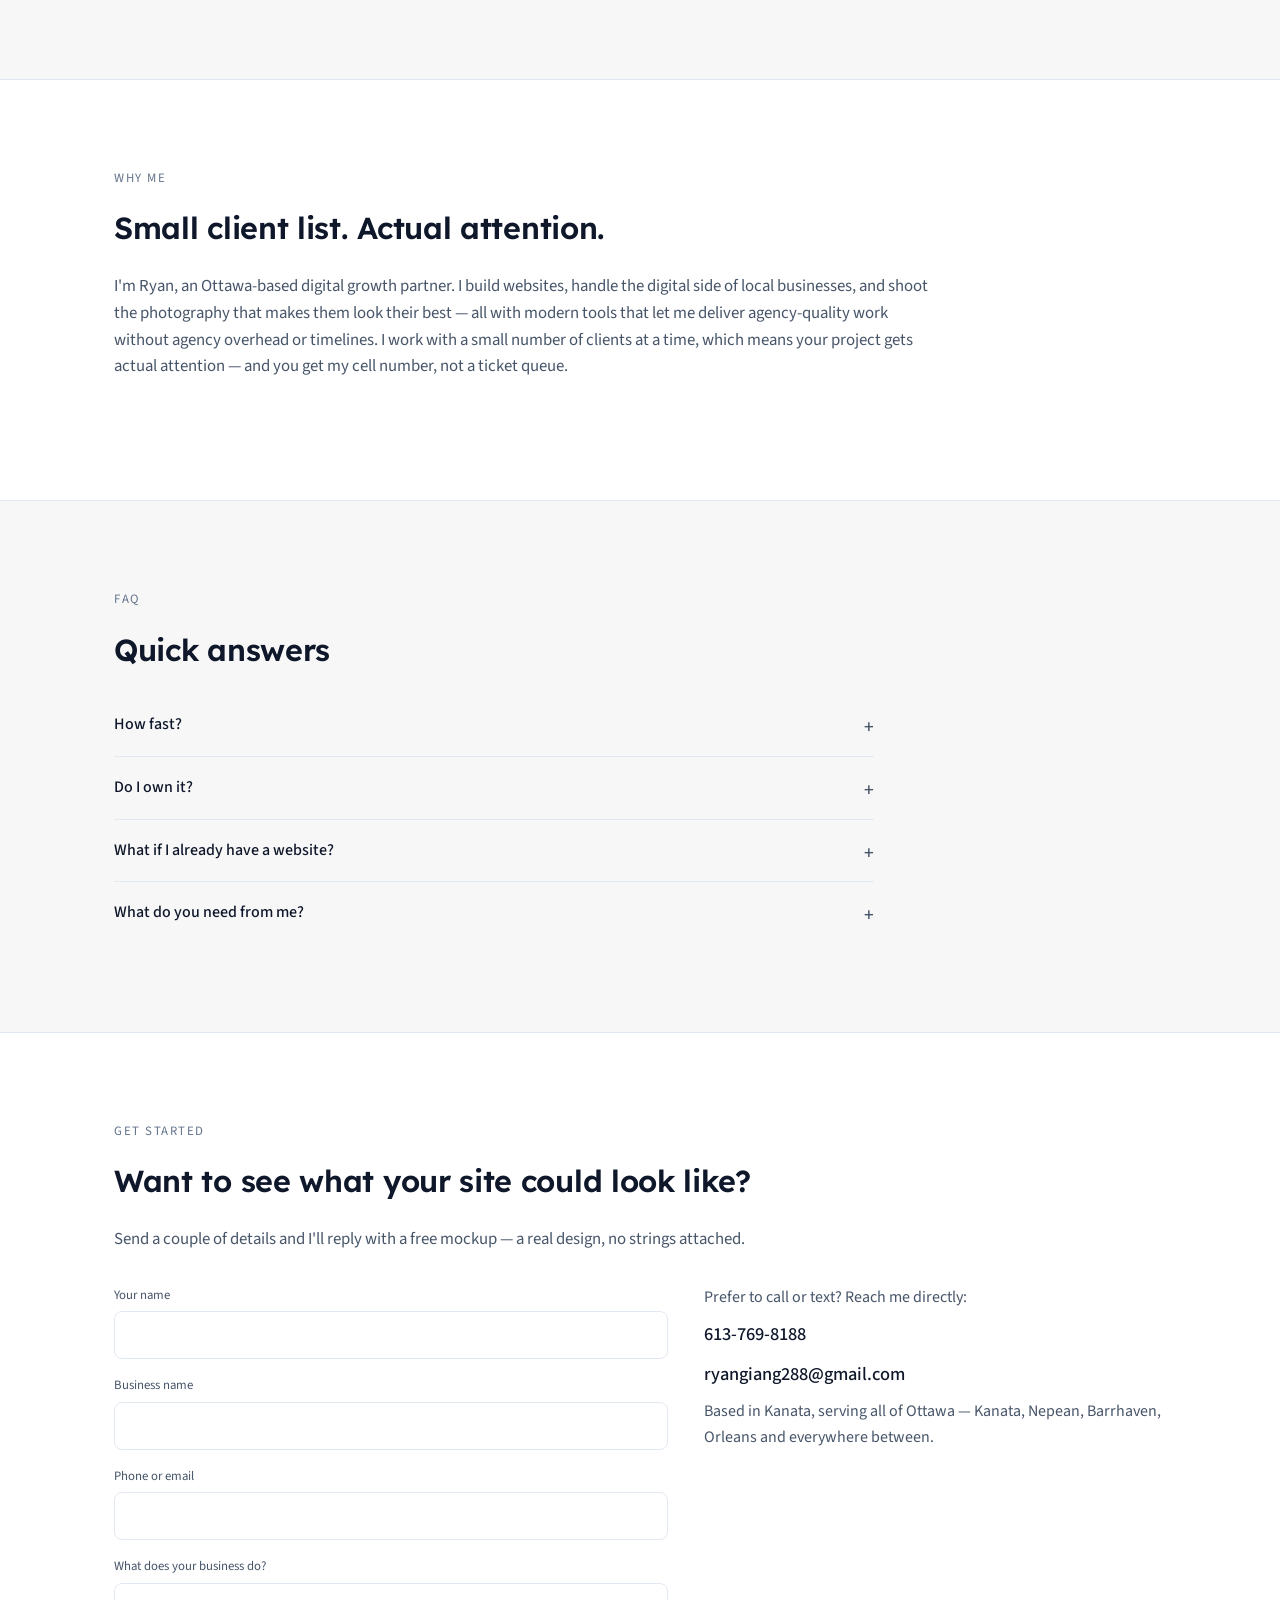
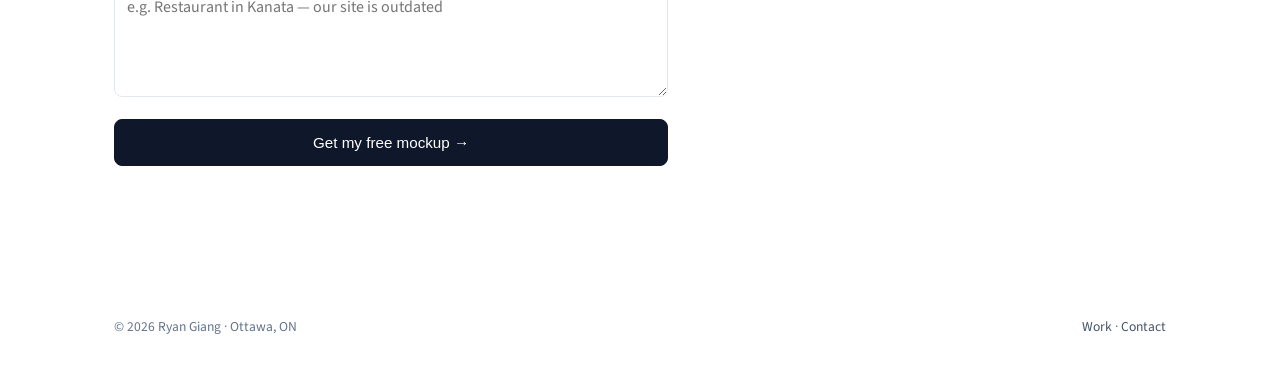
==== commit 064b185f: "SEO: target website-building searches, list service page in sitemap The web-build service page (/dig" ====
--- a/digital-consulting/index.html
+++ b/digital-consulting/index.html
@@ -3,12 +3,12 @@
 <head>
   <meta charset="UTF-8">
   <meta name="viewport" content="width=device-width, initial-scale=1.0">
-  <title>Ryan Giang — Digital Growth | Websites for Ottawa Small Businesses</title>
-  <meta name="description" content="Fast, modern websites for Ottawa small businesses — restaurants, cafés, shops, and trades. Live in under two weeks, built to show up on Google and turn visitors into customers.">
+  <title>Website Design Ottawa | Small Business Websites — Ryan Giang</title>
+  <meta name="description" content="Ottawa web designer building fast, modern websites for small businesses — cafés, shops, restaurants and trades. Get a website built and live in under two weeks.">
   <meta name="robots" content="index, follow">
   <link rel="canonical" href="https://ryangiang.com/digital-consulting/">
-  <meta property="og:title" content="Ryan Giang — Digital Growth | Websites for Ottawa Small Businesses">
-  <meta property="og:description" content="Fast, modern websites for Ottawa local businesses. Live in under two weeks, built to get you found — and called.">
+  <meta property="og:title" content="Website Design Ottawa | Small Business Websites — Ryan Giang">
+  <meta property="og:description" content="Ottawa web designer building fast, modern websites for local small businesses. Get a website built and live in under two weeks.">
   <meta property="og:type" content="website">
   <meta property="og:locale" content="en_CA">
   <meta property="og:url" content="https://ryangiang.com/digital-consulting/">
@@ -17,8 +17,11 @@
   {
     "@context": "https://schema.org",
     "@type": "ProfessionalService",
-    "name": "Ryan Giang — Digital Growth",
-    "description": "Websites, digital services, and photography for Ottawa small businesses: restaurants, cafés, shops, trades, and more.",
+    "name": "Ryan Giang — Website Design & Digital Growth",
+    "alternateName": "Ryan Giang Web Design Ottawa",
+    "url": "https://ryangiang.com/digital-consulting/",
+    "description": "Web design and website development for Ottawa small businesses — fast, mobile-first sites built to rank on Google and turn visitors into customers.",
+    "serviceType": ["Web design", "Website development", "Local SEO", "Google Business Profile optimization", "Website hosting and maintenance"],
     "email": "ryangiang288@gmail.com",
     "telephone": "+1-613-769-8188",
     "areaServed": ["Ottawa", "Kanata", "Nepean", "Barrhaven", "Orleans"],
